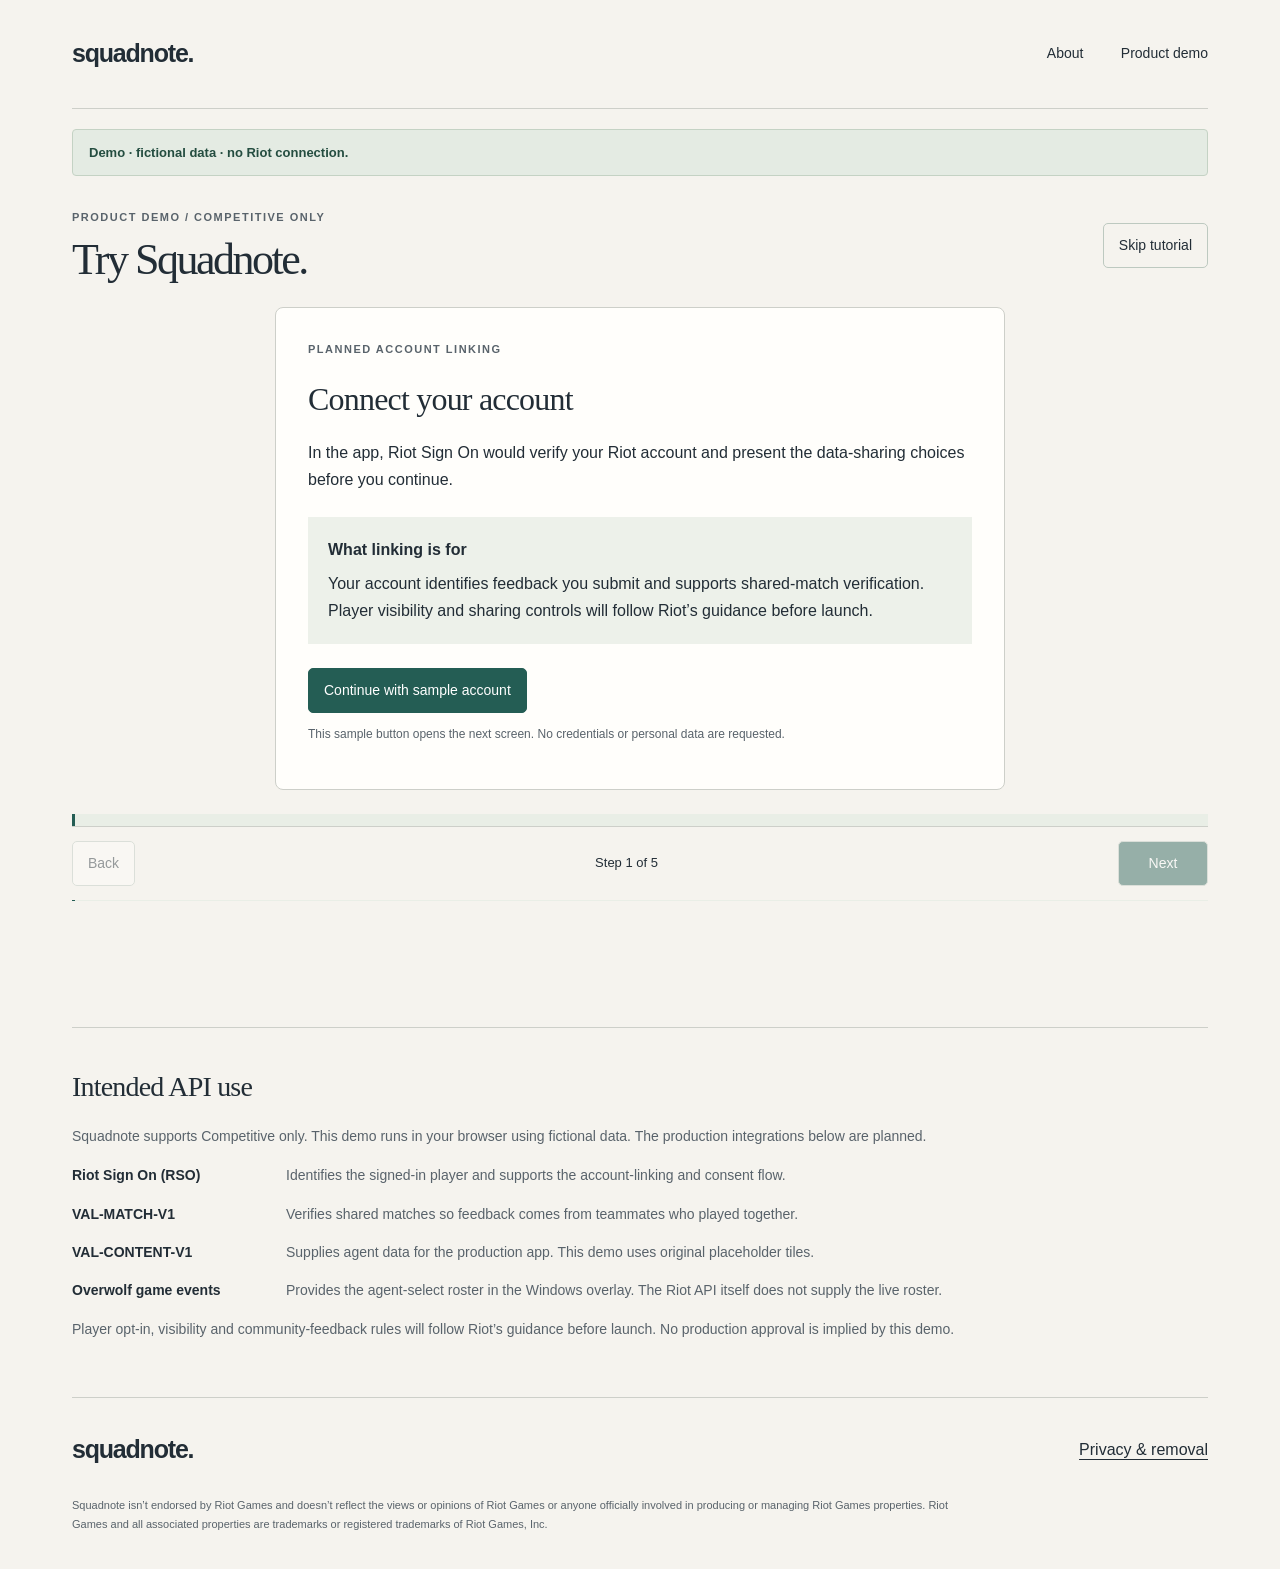
==== demo.html @ 096c3cd5 "Add public five-step interactive Squadnote product demo" ====
<!doctype html>
<html lang="en"><head><meta charset="utf-8"><meta name="viewport" content="width=device-width,initial-scale=1"><meta name="description" content="Explore Squadnote’s planned user experience with fictional data."><title>Product demo — Squadnote</title><link rel="stylesheet" href="style.css?v=light-2"><link rel="stylesheet" href="demo.css?v=1"><script src="demo.js?v=1" defer></script></head>
<body><a class="skip" href="#demo">Skip to demo</a><div class="page"><header><a class="wordmark" href="./">squadnote.</a><nav aria-label="Main navigation"><a href="./">About</a><a href="demo.html" aria-current="page">Product demo</a></nav></header>
<main id="demo"><div class="demo-banner" role="note">Demo · fictional data · no Riot connection.</div><div class="demo-heading"><div><p class="eyebrow">PRODUCT DEMO / COMPETITIVE ONLY</p><h1>Try Squadnote.</h1></div><button id="skip" class="quiet">Skip tutorial</button></div>
<nav id="explore" aria-label="Explore demo screens" hidden></nav>
<div id="screen" tabindex="-1"></div>
<aside class="coach" aria-label="Tutorial guidance"><strong id="coach-title"></strong><p id="coach-copy"></p></aside>
<div class="tutorial-controls"><button id="back">Back</button><span id="step-count" aria-live="polite">Step 1 of 5</span><button id="next">Next</button></div>
<section class="api-use" aria-labelledby="api-title"><h2 id="api-title">Intended API use</h2><p>Squadnote supports Competitive only. This demo runs in your browser using fictional data. The production integrations below are planned.</p><dl><dt>Riot Sign On (RSO)</dt><dd>Identifies the signed-in player and supports the account-linking and consent flow.</dd><dt>VAL-MATCH-V1</dt><dd>Verifies shared matches so feedback comes from teammates who played together.</dd><dt>VAL-CONTENT-V1</dt><dd>Supplies agent data for the production app. This demo uses original placeholder tiles.</dd><dt>Overwolf game events</dt><dd>Provides the agent-select roster in the Windows overlay. The Riot API itself does not supply the live roster.</dd></dl><p>Player opt-in, visibility and community-feedback rules will follow Riot’s guidance before launch. No production approval is implied by this demo.</p></section>
</main><footer><div class="footer-line"><span class="wordmark">squadnote.</span><a href="./#privacy">Privacy &amp; removal</a></div><p>Squadnote isn’t endorsed by Riot Games and doesn’t reflect the views or opinions of Riot Games or anyone officially involved in producing or managing Riot Games properties. Riot Games and all associated properties are trademarks or registered trademarks of Riot Games, Inc.</p></footer></div></body></html>
---- style.css ----
:root{color-scheme:light;--paper:#f5f3ee;--ink:#222d36;--muted:#59636b;--line:#cdcfc9;--accent:#245d54}
*{box-sizing:border-box}html{scroll-behavior:smooth;scroll-padding-top:24px}body{margin:0;background:var(--paper);color:var(--ink);font-family:Arial,Helvetica,sans-serif;font-size:16px;line-height:1.65}a{color:inherit;text-underline-offset:4px}a:hover{color:var(--accent)}a:focus-visible{outline:3px solid var(--accent);outline-offset:5px}.page{max-width:1248px;margin:auto;padding:0 56px}.skip{position:fixed;top:-100px;left:16px;padding:10px;background:white;z-index:2}.skip:focus{top:16px}header{display:flex;justify-content:space-between;align-items:center;padding:32px 0;border-bottom:1px solid var(--line)}.wordmark{font-size:25px;letter-spacing:-1.2px;font-weight:700;text-decoration:none}.wordmark span{color:var(--accent)}nav{display:flex;gap:30px;font-size:14px}nav a{text-decoration:none}.intro{display:grid;grid-template-columns:1.2fr 1fr;gap:72px;padding:88px 0 82px;align-items:center}.eyebrow{font-size:11px;letter-spacing:1.5px;font-weight:700;margin:0 0 22px;color:var(--muted)}h1{font-family:Georgia,'Times New Roman',serif;font-weight:400;letter-spacing:-2.5px;line-height:1.05;font-size:clamp(42px,4.6vw,66px);margin:0 0 28px}.lead{font-size:20px;line-height:1.55;max-width:540px;margin-bottom:20px}.description{color:var(--muted);max-width:495px;margin-bottom:26px}.text-link{display:inline-block;font-size:15px;font-weight:700}.text-link span{margin-left:12px}.availability{font-size:12px;color:var(--muted);margin-top:32px;max-width:350px}.example{background:#fffefb;border:1px solid #c8cec7;border-radius:12px;padding:30px;box-shadow:0 8px 24px #222d3608;align-self:center}.example-heading{display:flex;align-items:center;gap:14px;padding-bottom:24px;border-bottom:1px solid #e2e5de}.player-mark{width:46px;height:46px;border-radius:50%;display:grid;place-items:center;background:#e6ebe5;flex-shrink:0}.player-mark svg{width:27px;height:27px;stroke:var(--accent);stroke-width:1.5}.example-name{font-size:14px;font-weight:700;margin:0 0 2px}.example-label{font-size:12px;color:var(--muted);margin:0}.example-quote{font-family:Georgia,'Times New Roman',serif;font-size:29px;line-height:1.4;letter-spacing:-.4px;margin:26px 0 30px}.example-caption{font-size:11px;color:var(--muted);margin:0}.section{display:grid;grid-template-columns:1fr 1.45fr;gap:100px;border-top:1px solid var(--line);padding:64px 0 72px}h2{font-family:Georgia,'Times New Roman',serif;font-size:35px;line-height:1.2;letter-spacing:-.8px;font-weight:400;margin:0 0 22px}.section-heading>p:last-child{color:var(--muted);font-size:15px;max-width:290px}.steps{list-style:none;padding:0;margin:0}.steps li{display:flex;gap:24px;margin-bottom:30px}.steps li:last-child{margin-bottom:0}.step-number{font-size:12px;color:var(--accent);padding-top:4px;font-variant-numeric:tabular-nums}h3{font-size:17px;line-height:1.4;margin:0 0 10px;font-weight:600}.steps p,.privacy-copy p{margin:0;color:var(--muted);font-size:15px}.privacy-copy h3:not(:first-child){margin-top:30px}.privacy-copy p{margin-bottom:18px}.privacy-copy strong{font-weight:600;color:var(--ink)}.privacy-copy .policy-note{font-size:12px;margin-top:26px}footer{border-top:1px solid var(--line);padding:30px 0 36px}.footer-line{display:flex;justify-content:space-between;align-items:center;margin-bottom:24px}.footer-line>span:last-child{font-size:12px;color:var(--muted)}footer>p{font-size:11px;line-height:1.7;color:var(--muted);max-width:900px;margin:0}
@media(max-width:900px){.page{padding:0 32px}.intro{gap:35px;padding:60px 0}.section{gap:45px;grid-template-columns:1fr 1.5fr}.example-quote{font-size:22px}h1{font-size:49px}.lead{font-size:18px}}
@media(max-width:650px){.page{padding:0 22px}header{padding:22px 0}.wordmark{font-size:23px}nav{gap:18px;font-size:12px}.intro{grid-template-columns:1fr;gap:36px;padding:48px 0 55px}h1{font-size:47px;letter-spacing:-1.8px}.eyebrow{font-size:10px}.availability{max-width:none;margin-top:24px}.example{padding:24px}.section{grid-template-columns:1fr;gap:28px;padding:42px 0}.section-heading>p:last-child{max-width:100%}h2{font-size:32px}.section-heading .eyebrow{margin-bottom:15px}.steps li{gap:18px}.footer-line{align-items:flex-start;gap:20px}.footer-line>span:last-child{max-width:150px;text-align:right}footer{padding-bottom:28px}}
@media(prefers-reduced-motion:reduce){html{scroll-behavior:auto}}
---- demo.css ----
[hidden]{display:none!important}.demo-banner{position:sticky;top:0;z-index:10;background:#e4ebe3;border:1px solid #c4d2c4;border-radius:4px;padding:12px 16px;font-size:13px;font-weight:700;margin-top:20px;color:#244d40}.demo-heading{display:flex;justify-content:space-between;align-items:center;gap:20px;padding:32px 0 24px}.demo-heading h1{font-size:44px;margin:0}.demo-heading .eyebrow{margin-bottom:10px}button,.demo-heading a{min-height:44px;min-width:44px}button{font:inherit;font-size:14px;border:1px solid #bdc9c0;border-radius:5px;background:#fffefb;color:var(--ink);padding:10px 15px;cursor:pointer}button:hover{border-color:var(--accent);background:#edf3ec}button:focus-visible{outline:3px solid #327260;outline-offset:3px}button:disabled{cursor:default;opacity:.45}button[aria-pressed=true],#explore button[aria-current=step]{background:#dcebe0;border-color:#477b63}.primary{background:#245d54;color:white;border-color:#245d54}.primary:hover{background:#19483f;color:white}.quiet{background:transparent}.panel{background:#fffefb;border:1px solid var(--line);padding:32px;border-radius:8px}.panel h2{font-size:32px}.panel>p{max-width:720px}.connect{max-width:730px;margin:0 auto}.consent{background:#edf1ea;padding:20px;margin:24px 0}.consent p{margin:8px 0 0}.fine{font-size:12px;color:var(--muted)}.coach{border-left:3px solid var(--accent);background:#e9eee6;padding:16px 20px;margin-top:24px}.coach p{margin:5px 0 0;font-size:14px}.tutorial-controls{position:sticky;bottom:0;z-index:9;display:flex;justify-content:space-between;align-items:center;gap:14px;background:var(--paper);border-top:1px solid var(--line);padding:14px 0;margin-top:20px}.tutorial-controls span{font-size:13px;text-align:center}#next{background:#245d54;color:white;min-width:90px}#explore{display:flex;gap:8px;flex-wrap:wrap;margin-bottom:20px}.select-board{background:#233c50;color:#eef4f7;border:1px solid #415d70;padding:22px;border-radius:8px}.map-label{display:flex;align-items:baseline;gap:12px;flex-wrap:wrap}.map-label strong{font-size:23px;letter-spacing:2px}.map-label span{font-size:13px}.map-label small{margin-left:auto;color:#b3c8d4;font-size:11px}.selection-stage{display:grid;grid-template-columns:180px 1fr 180px;gap:24px;min-height:260px;margin-top:20px}.agent-grid{display:grid;grid-template-columns:repeat(3,1fr);gap:6px;align-content:start}.agent-grid button{padding:4px;min-height:48px;background:#345065;color:#edf4f7;border-color:#567185;font-size:11px}.agent-grid button span{display:block;font-size:15px;color:#b6cfc9}.agent-grid button[aria-pressed=true]{background:#61766c}.character{display:flex;align-items:center;flex-direction:column;justify-content:center;min-width:0}.character svg{height:225px;fill:#122637;stroke:#7a999f;stroke-width:2}.character span{font-size:11px;color:#bad0d8;text-align:center}.ability-panel{font-size:12px;color:#bad0d8;padding-top:16px}.ability-panel>span{font-size:9px;letter-spacing:1px}.ability-panel h3{color:white;font-size:22px;margin-top:8px}.ability-shapes{font-size:27px;letter-spacing:8px;border-bottom:1px solid #587080;padding-bottom:12px}.summary-lane{min-height:210px;display:flex;align-items:center;justify-content:center;padding:16px 0}.orb-hint{font-size:13px;color:#c3d4dc;text-align:center}.summary-card{background:#fffefb;color:#222d36;border:1px solid #bfd1c5;box-shadow:0 4px 14px #0002;border-radius:7px;width:min(100%,390px);padding:14px 18px}.summary-card>div:first-child{display:flex;align-items:center;justify-content:space-between}.summary-card .wordmark{font-family:Arial,Helvetica,sans-serif;font-size:18px;color:#245d54}.summary-card small{font-size:11px;color:#59636b}.summary-card>p{font-size:15px;line-height:1.5;margin:10px 0}.summary-card button{background:transparent}.summary-card #close-card{border:0;font-size:22px;padding:0}.based{font-size:12px;text-decoration:underline;text-underline-offset:3px;padding:6px 0;border:0}.basis{font-size:12px;border-top:1px solid #ccd6cd;padding-top:12px}.basis p{margin:6px 0}.team-row{display:grid;grid-template-columns:repeat(5,minmax(0,1fr));gap:8px}.player-slot{min-width:0;text-align:center}.orb{display:flex;align-items:center;justify-content:center;margin:0 auto 8px;padding:0;border:0;background:transparent!important;border-radius:50%;width:44px;height:44px}.orb span{display:block;width:15px;height:15px;border-radius:50%;background:#8fc7b0;border:2px solid #d8eee4}.orb.gray span{background:#7b8791;border-color:#aeb9c1}.orb[aria-expanded=true]{outline:2px solid #d5e8de;outline-offset:-3px}.slot-body{border-top:1px solid #a9bbc3;background:#1b3041;min-height:124px;padding:12px 4px}.portrait{width:42px;height:42px;display:grid;place-items:center;background:#3c5667;margin:0 auto 8px;font-size:12px;border-radius:5px}.self .portrait{background:#557166}.slot-body strong{display:block;font-size:11px;overflow-wrap:anywhere}.slot-body small{display:block;font-size:10px;color:#bdd0d9}.timer{height:44px;margin-bottom:8px;font-size:28px;line-height:44px;font-variant-numeric:tabular-nums}.board-note{text-align:center;font-size:10px;color:#b8cbd7;margin:14px 0 0}.teammate-tabs{display:flex;gap:8px;flex-wrap:wrap;margin:22px 0}.teammate-tabs small{display:block;color:#59636b;font-size:11px}.feedback fieldset{border:0;padding:0;margin:18px 0}.feedback legend{font-size:13px;font-weight:700;margin-bottom:8px}.tag-list{display:flex;gap:8px;flex-wrap:wrap}.tag-list button{font-size:13px}.confirmation{font-size:13px;color:#245d54;min-height:24px}.rule-flow{display:grid;grid-template-columns:repeat(4,1fr);gap:12px;list-style:none;padding:0;margin:28px 0}.rule-flow button{width:100%;height:100%;text-align:left;min-height:120px}.rule-flow span{display:block;font-size:12px;color:#245d54;margin-bottom:12px}.rule-detail{background:#edf1ea;padding:22px}.rule-detail p{margin:0}.profile blockquote{font-family:Georgia,serif;font-size:27px;max-width:600px;margin:24px 0}.privacy-actions{display:flex;gap:10px;flex-wrap:wrap;margin:24px 0}.api-use{padding:42px 0;border-top:1px solid var(--line);margin-top:32px}.api-use h2{font-size:28px}.api-use p,.api-use dd{font-size:14px;color:var(--muted)}.api-use dl{display:grid;grid-template-columns:190px 1fr;gap:15px 24px}.api-use dt{font-size:14px;font-weight:bold}.api-use dd{margin:0}header nav a{display:inline-flex;align-items:center;min-height:44px}
@media(max-width:700px){.panel{padding:22px}.demo-heading{align-items:flex-start}.demo-heading h1{font-size:34px}.demo-heading .eyebrow{font-size:9px}.selection-stage{grid-template-columns:116px 1fr;gap:14px}.ability-panel{grid-column:1/-1;padding-top:0;display:grid;grid-template-columns:1fr 2fr;gap:0 18px}.ability-panel>span{grid-column:1/-1}.ability-panel p{grid-column:2;grid-row:2/4;margin:8px 0}.ability-panel h3{font-size:18px}.ability-shapes{font-size:18px;letter-spacing:4px}.character svg{height:190px}.select-board{padding:12px}.map-label small{margin-left:0;flex-basis:100%}.summary-lane{min-height:210px}.team-row{gap:3px}.slot-body{min-height:136px;padding:10px 2px}.slot-body strong{font-size:10px}.slot-body small{font-size:9px}.portrait{width:34px;height:38px}.rule-flow{grid-template-columns:1fr 1fr}.rule-flow button{min-height:110px}.api-use dl{grid-template-columns:1fr;gap:4px}.api-use dd{margin-bottom:14px}.demo-banner{font-size:11px;padding:11px 9px}.tutorial-controls{padding:12px 0}.tutorial-controls span{font-size:11px}.demo-heading button{font-size:12px}header nav{gap:12px}.coach{padding:14px}.coach p{font-size:13px}}
footer a{display:inline-flex;align-items:center;min-height:44px}@media(max-width:700px){.selection-stage{grid-template-columns:144px minmax(0,1fr)}}
body a{min-height:44px;min-width:44px;display:inline-flex;align-items:center}
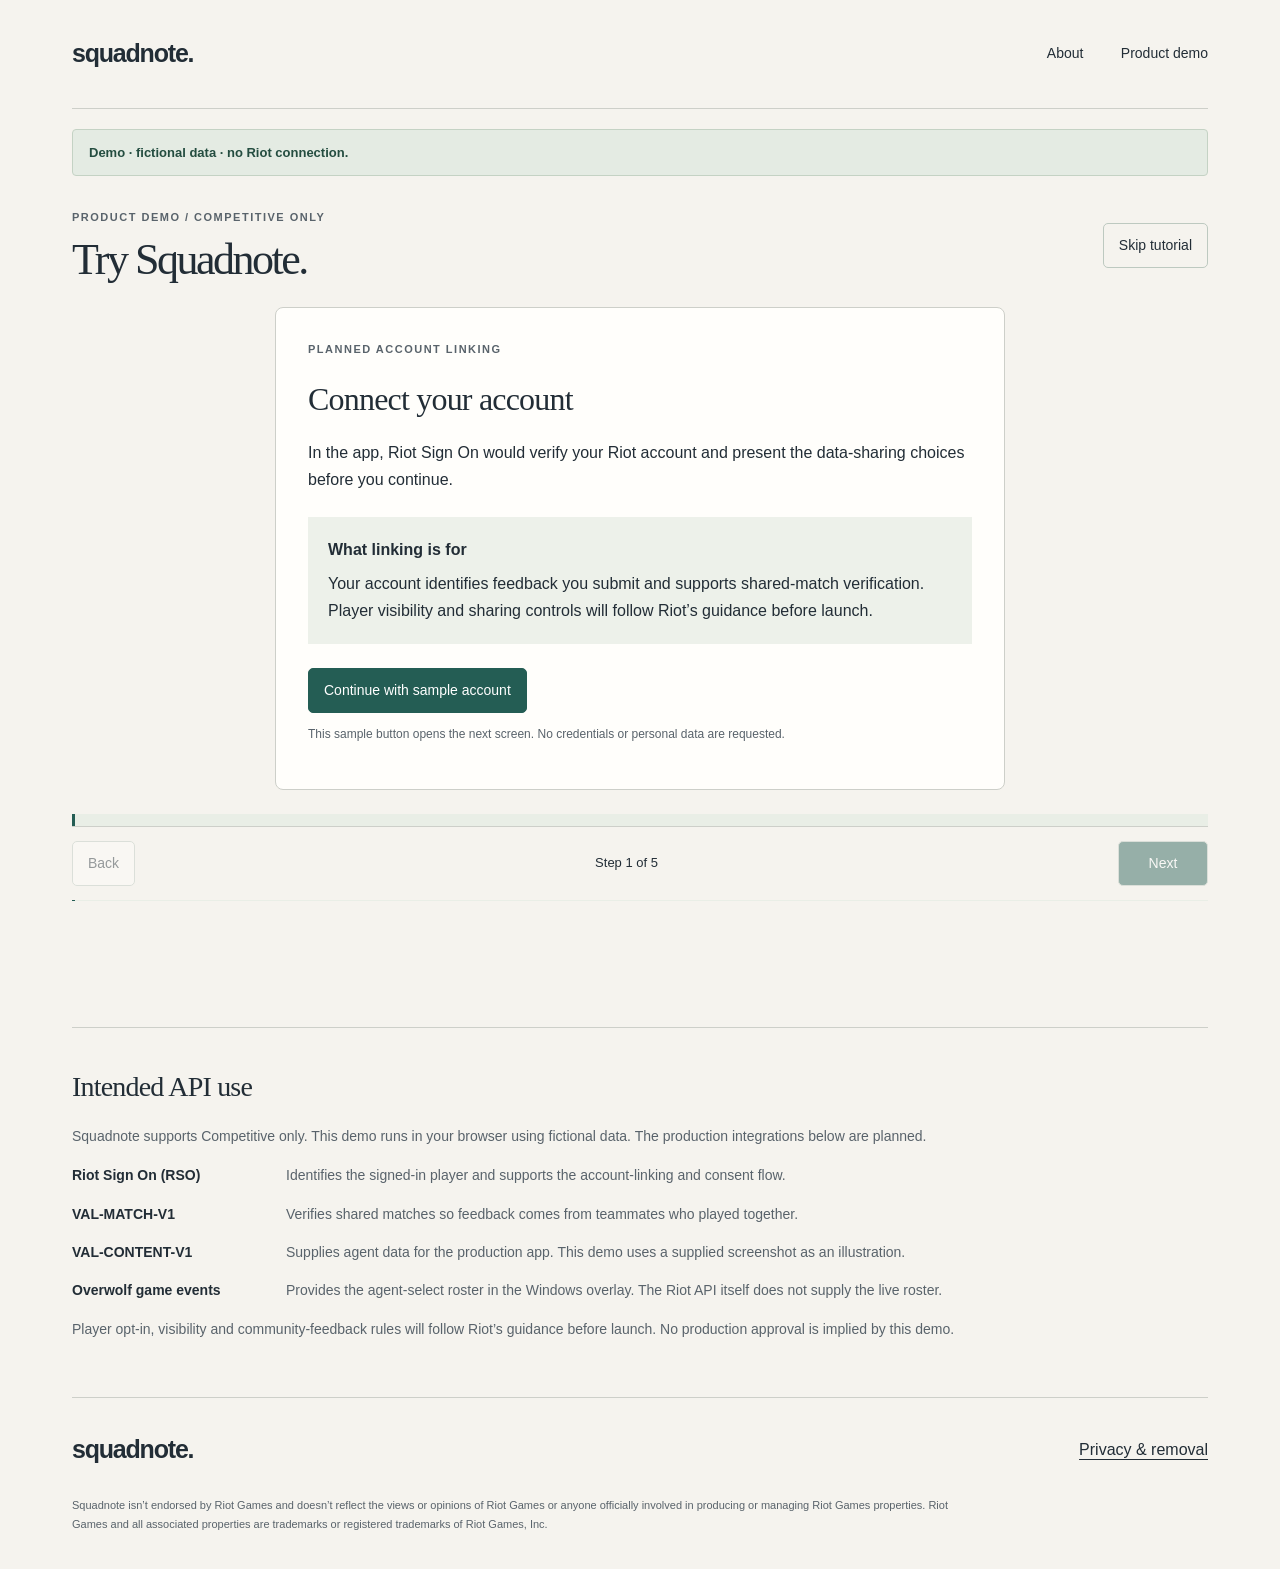
==== commit 722b22d0: "Use optimized agent-select screenshot with positioned interactive feedback orbs" ====
--- a/demo.html
+++ b/demo.html
@@ -1,10 +1,10 @@
 <!doctype html>
-<html lang="en"><head><meta charset="utf-8"><meta name="viewport" content="width=device-width,initial-scale=1"><meta name="description" content="Explore Squadnote’s planned user experience with fictional data."><title>Product demo — Squadnote</title><link rel="stylesheet" href="style.css?v=light-2"><link rel="stylesheet" href="demo.css?v=1"><script src="demo.js?v=1" defer></script></head>
+<html lang="en"><head><meta charset="utf-8"><meta name="viewport" content="width=device-width,initial-scale=1"><meta name="description" content="Explore Squadnote’s planned user experience with fictional data."><title>Product demo — Squadnote</title><link rel="stylesheet" href="style.css?v=light-2"><link rel="stylesheet" href="demo.css?v=2"><script src="demo.js?v=2" defer></script></head>
 <body><a class="skip" href="#demo">Skip to demo</a><div class="page"><header><a class="wordmark" href="./">squadnote.</a><nav aria-label="Main navigation"><a href="./">About</a><a href="demo.html" aria-current="page">Product demo</a></nav></header>
 <main id="demo"><div class="demo-banner" role="note">Demo · fictional data · no Riot connection.</div><div class="demo-heading"><div><p class="eyebrow">PRODUCT DEMO / COMPETITIVE ONLY</p><h1>Try Squadnote.</h1></div><button id="skip" class="quiet">Skip tutorial</button></div>
 <nav id="explore" aria-label="Explore demo screens" hidden></nav>
 <div id="screen" tabindex="-1"></div>
 <aside class="coach" aria-label="Tutorial guidance"><strong id="coach-title"></strong><p id="coach-copy"></p></aside>
 <div class="tutorial-controls"><button id="back">Back</button><span id="step-count" aria-live="polite">Step 1 of 5</span><button id="next">Next</button></div>
-<section class="api-use" aria-labelledby="api-title"><h2 id="api-title">Intended API use</h2><p>Squadnote supports Competitive only. This demo runs in your browser using fictional data. The production integrations below are planned.</p><dl><dt>Riot Sign On (RSO)</dt><dd>Identifies the signed-in player and supports the account-linking and consent flow.</dd><dt>VAL-MATCH-V1</dt><dd>Verifies shared matches so feedback comes from teammates who played together.</dd><dt>VAL-CONTENT-V1</dt><dd>Supplies agent data for the production app. This demo uses original placeholder tiles.</dd><dt>Overwolf game events</dt><dd>Provides the agent-select roster in the Windows overlay. The Riot API itself does not supply the live roster.</dd></dl><p>Player opt-in, visibility and community-feedback rules will follow Riot’s guidance before launch. No production approval is implied by this demo.</p></section>
+<section class="api-use" aria-labelledby="api-title"><h2 id="api-title">Intended API use</h2><p>Squadnote supports Competitive only. This demo runs in your browser using fictional data. The production integrations below are planned.</p><dl><dt>Riot Sign On (RSO)</dt><dd>Identifies the signed-in player and supports the account-linking and consent flow.</dd><dt>VAL-MATCH-V1</dt><dd>Verifies shared matches so feedback comes from teammates who played together.</dd><dt>VAL-CONTENT-V1</dt><dd>Supplies agent data for the production app. This demo uses a supplied screenshot as an illustration.</dd><dt>Overwolf game events</dt><dd>Provides the agent-select roster in the Windows overlay. The Riot API itself does not supply the live roster.</dd></dl><p>Player opt-in, visibility and community-feedback rules will follow Riot’s guidance before launch. No production approval is implied by this demo.</p></section>
 </main><footer><div class="footer-line"><span class="wordmark">squadnote.</span><a href="./#privacy">Privacy &amp; removal</a></div><p>Squadnote isn’t endorsed by Riot Games and doesn’t reflect the views or opinions of Riot Games or anyone officially involved in producing or managing Riot Games properties. Riot Games and all associated properties are trademarks or registered trademarks of Riot Games, Inc.</p></footer></div></body></html>
--- a/demo.css
+++ b/demo.css
@@ -2,3 +2,4 @@
 @media(max-width:700px){.panel{padding:22px}.demo-heading{align-items:flex-start}.demo-heading h1{font-size:34px}.demo-heading .eyebrow{font-size:9px}.selection-stage{grid-template-columns:116px 1fr;gap:14px}.ability-panel{grid-column:1/-1;padding-top:0;display:grid;grid-template-columns:1fr 2fr;gap:0 18px}.ability-panel>span{grid-column:1/-1}.ability-panel p{grid-column:2;grid-row:2/4;margin:8px 0}.ability-panel h3{font-size:18px}.ability-shapes{font-size:18px;letter-spacing:4px}.character svg{height:190px}.select-board{padding:12px}.map-label small{margin-left:0;flex-basis:100%}.summary-lane{min-height:210px}.team-row{gap:3px}.slot-body{min-height:136px;padding:10px 2px}.slot-body strong{font-size:10px}.slot-body small{font-size:9px}.portrait{width:34px;height:38px}.rule-flow{grid-template-columns:1fr 1fr}.rule-flow button{min-height:110px}.api-use dl{grid-template-columns:1fr;gap:4px}.api-use dd{margin-bottom:14px}.demo-banner{font-size:11px;padding:11px 9px}.tutorial-controls{padding:12px 0}.tutorial-controls span{font-size:11px}.demo-heading button{font-size:12px}header nav{gap:12px}.coach{padding:14px}.coach p{font-size:13px}}
 footer a{display:inline-flex;align-items:center;min-height:44px}@media(max-width:700px){.selection-stage{grid-template-columns:144px minmax(0,1fr)}}
 body a{min-height:44px;min-width:44px;display:inline-flex;align-items:center}
+.screenshot-board{border:1px solid var(--line);border-radius:8px;background:#fffefb;padding:12px}.screenshot-frame{position:relative;width:100%}.screenshot-frame img{display:block;width:100%;height:auto;border-radius:4px}.shot-orb{position:absolute;transform:translate(-50%,-50%);margin:0;z-index:1;width:44px;height:44px;min-width:44px;min-height:44px;animation:none;transition:none}.shot-orb span{width:18px;height:18px;background:#83bda3;border:2px solid #f4fff9;box-shadow:0 1px 4px #0008}.screenshot-caption{font-size:12px;line-height:1.6;color:var(--muted);margin:12px 4px}.screenshot-board .summary-lane{min-height:160px;color:var(--ink);padding:8px 0}.screenshot-board .orb-hint{color:var(--muted)}.screenshot-board .summary-card{width:min(100%,430px)}.screenshot-board .summary-card>p{font-size:14px}.mobile-orb-controls{display:none}@media(max-width:650px){.screenshot-board{padding:6px}.mobile-orb-controls{display:grid;grid-template-columns:repeat(4,minmax(0,1fr));gap:5px;margin:12px 0}.mobile-orb-controls button{font-size:12px;padding:8px 3px}.shot-orb span{width:14px;height:14px}.screenshot-caption{font-size:11px}}
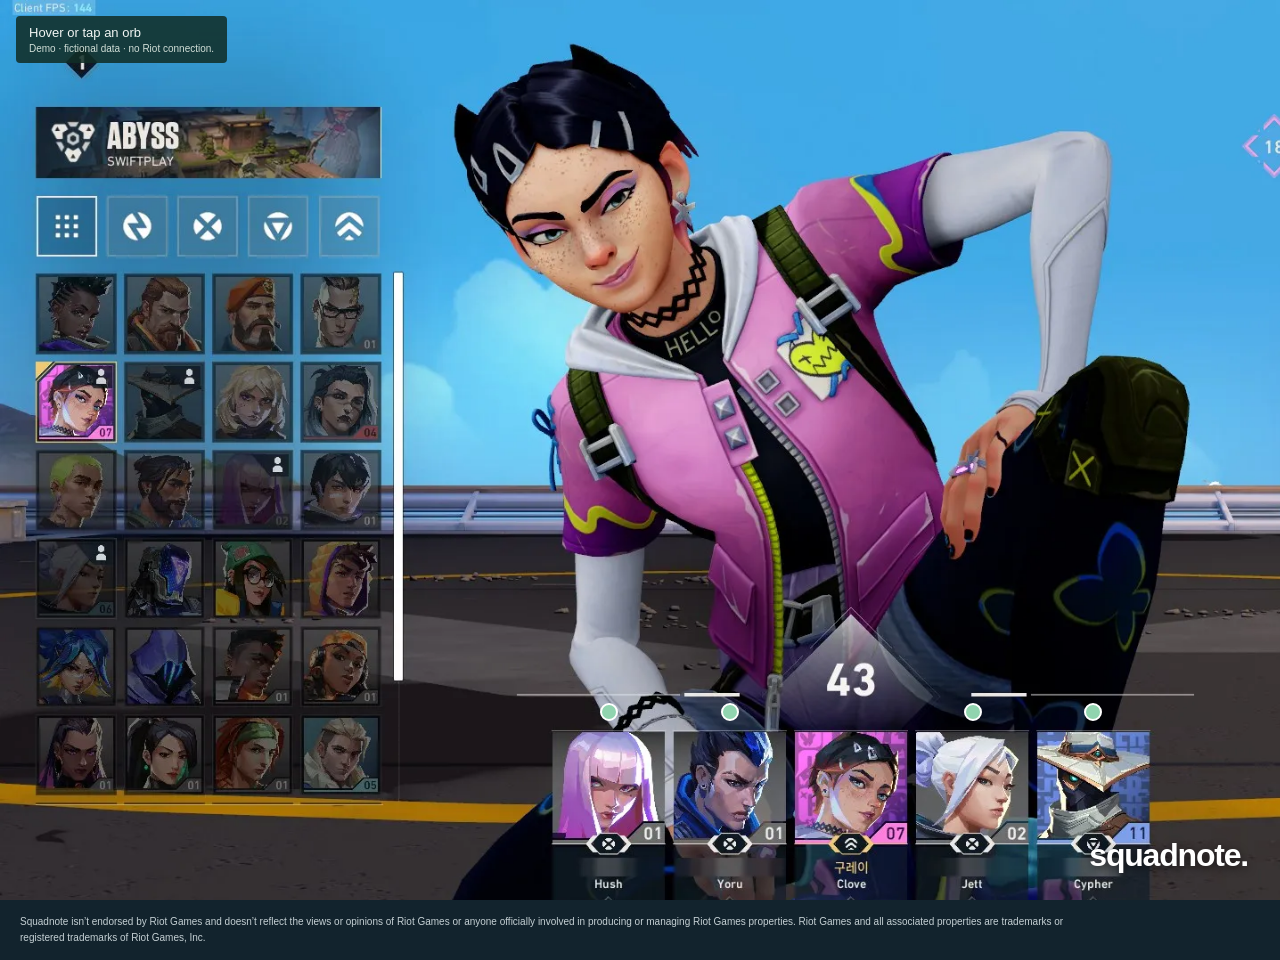
==== commit 39a50b24: "Replace walkthrough with standalone enlarged agent-select orb demo" ====
--- a/demo.html
+++ b/demo.html
@@ -1,10 +1,4 @@
 <!doctype html>
-<html lang="en"><head><meta charset="utf-8"><meta name="viewport" content="width=device-width,initial-scale=1"><meta name="description" content="Explore Squadnote’s planned user experience with fictional data."><title>Product demo — Squadnote</title><link rel="stylesheet" href="style.css?v=light-2"><link rel="stylesheet" href="demo.css?v=2"><script src="demo.js?v=2" defer></script></head>
-<body><a class="skip" href="#demo">Skip to demo</a><div class="page"><header><a class="wordmark" href="./">squadnote.</a><nav aria-label="Main navigation"><a href="./">About</a><a href="demo.html" aria-current="page">Product demo</a></nav></header>
-<main id="demo"><div class="demo-banner" role="note">Demo · fictional data · no Riot connection.</div><div class="demo-heading"><div><p class="eyebrow">PRODUCT DEMO / COMPETITIVE ONLY</p><h1>Try Squadnote.</h1></div><button id="skip" class="quiet">Skip tutorial</button></div>
-<nav id="explore" aria-label="Explore demo screens" hidden></nav>
-<div id="screen" tabindex="-1"></div>
-<aside class="coach" aria-label="Tutorial guidance"><strong id="coach-title"></strong><p id="coach-copy"></p></aside>
-<div class="tutorial-controls"><button id="back">Back</button><span id="step-count" aria-live="polite">Step 1 of 5</span><button id="next">Next</button></div>
-<section class="api-use" aria-labelledby="api-title"><h2 id="api-title">Intended API use</h2><p>Squadnote supports Competitive only. This demo runs in your browser using fictional data. The production integrations below are planned.</p><dl><dt>Riot Sign On (RSO)</dt><dd>Identifies the signed-in player and supports the account-linking and consent flow.</dd><dt>VAL-MATCH-V1</dt><dd>Verifies shared matches so feedback comes from teammates who played together.</dd><dt>VAL-CONTENT-V1</dt><dd>Supplies agent data for the production app. This demo uses a supplied screenshot as an illustration.</dd><dt>Overwolf game events</dt><dd>Provides the agent-select roster in the Windows overlay. The Riot API itself does not supply the live roster.</dd></dl><p>Player opt-in, visibility and community-feedback rules will follow Riot’s guidance before launch. No production approval is implied by this demo.</p></section>
-</main><footer><div class="footer-line"><span class="wordmark">squadnote.</span><a href="./#privacy">Privacy &amp; removal</a></div><p>Squadnote isn’t endorsed by Riot Games and doesn’t reflect the views or opinions of Riot Games or anyone officially involved in producing or managing Riot Games properties. Riot Games and all associated properties are trademarks or registered trademarks of Riot Games, Inc.</p></footer></div></body></html>
+<html lang="en"><head><meta charset="utf-8"><meta name="viewport" content="width=device-width,initial-scale=1"><title>Squadnote — Agent select demo</title><link rel="stylesheet" href="orb-demo.css?v=4"><script src="orb-demo.js?v=4" defer></script></head>
+<body><main aria-label="Squadnote interactive agent select illustration"><div class="image-viewport"><div class="image-scene"><img src="assets/agent-select-blurred.webp" width="1919" height="1079" alt="VALORANT agent select screenshot with blurred teammate names. Squadnote supports Competitive only."><button class="orb" style="left:35.6%;top:74.1%" data-index="0" aria-label="Feedback for Hush slot" aria-expanded="false"><span></span></button><button class="orb" style="left:42.7%;top:74.1%" data-index="1" aria-label="Feedback for Yoru slot" aria-expanded="false"><span></span></button><button class="orb" style="left:56.9%;top:74.1%" data-index="2" aria-label="Feedback for Jett slot" aria-expanded="false"><span></span></button><button class="orb" style="left:63.9%;top:74.1%" data-index="3" aria-label="Feedback for Cypher slot" aria-expanded="false"><span></span></button></div></div><p class="hint">Hover or tap an orb <small>Demo · fictional data · no Riot connection.</small></p><a class="brand" href="./" aria-label="Squadnote home">squadnote.</a><div id="popup-host"></div></main>
+<footer>Squadnote isn’t endorsed by Riot Games and doesn’t reflect the views or opinions of Riot Games or anyone officially involved in producing or managing Riot Games properties. Riot Games and all associated properties are trademarks or registered trademarks of Riot Games, Inc.</footer></body></html>
--- a/orb-demo.css
+++ b/orb-demo.css
@@ -0,0 +1 @@
+*{box-sizing:border-box}body{margin:0;background:#12232d;font-family:Arial,Helvetica,sans-serif;color:#f2f6f4}main{height:100svh;min-height:400px;position:relative;overflow:hidden}.image-viewport{position:absolute;inset:0;overflow:hidden;display:grid;place-items:center}.image-scene{position:relative;width:max(110vw,190svh);flex-shrink:0}.image-scene img{display:block;width:100%;height:auto}.orb{position:absolute;transform:translate(-50%,-50%);width:44px;height:44px;padding:0;border:0;border-radius:50%;background:transparent;display:grid;place-items:center;cursor:pointer}.orb span{width:18px;height:18px;background:#91d4af;border:2px solid white;border-radius:50%;animation:glow 2s ease-in-out infinite}.orb:focus-visible{outline:2px solid white;outline-offset:2px}.orb:hover span{background:#d1ffe2}.hint{position:absolute;top:16px;left:16px;margin:0;background:#112e27dd;padding:9px 13px;border-radius:4px;font-size:13px;pointer-events:none}.hint small{display:block;font-size:10px;color:#d1ded7;margin-top:3px}.brand{position:absolute;bottom:20px;right:26px;font-family:Arial,Helvetica,sans-serif;font-size:32px;font-weight:700;letter-spacing:-1.2px;color:white;text-decoration:none;text-shadow:0 2px 8px #0009;padding:6px}.summary{position:fixed;z-index:4;background:#fffefb;color:#222d36;border:1px solid #bfd1c5;border-radius:7px;box-shadow:0 8px 24px #0004;width:min(290px,calc(100vw - 16px));padding:12px 15px;font-size:14px;line-height:1.5}.summary header{display:flex;align-items:center;justify-content:space-between}.summary .wordmark{font-family:Arial,Helvetica,sans-serif;font-size:18px;font-weight:700;letter-spacing:-1.2px;color:#245d54}.summary p{margin:7px 0 3px}.close{border:0;background:transparent;color:#222d36;font-size:22px;min-width:32px;min-height:32px;cursor:pointer}footer{font-size:10px;line-height:1.6;color:#c5d0d4;padding:14px 20px;max-width:1100px}@keyframes glow{0%,100%{box-shadow:0 0 6px 2px #9ff6c880}50%{box-shadow:0 0 13px 5px #9ff6c8cc}}@media(prefers-reduced-motion:reduce){.orb span{animation:none}}@media(max-width:700px){.image-scene{width:190vw}.brand{font-size:27px;bottom:14px;right:14px}.hint{left:8px;top:8px;font-size:11px}.hint small{font-size:9px}}
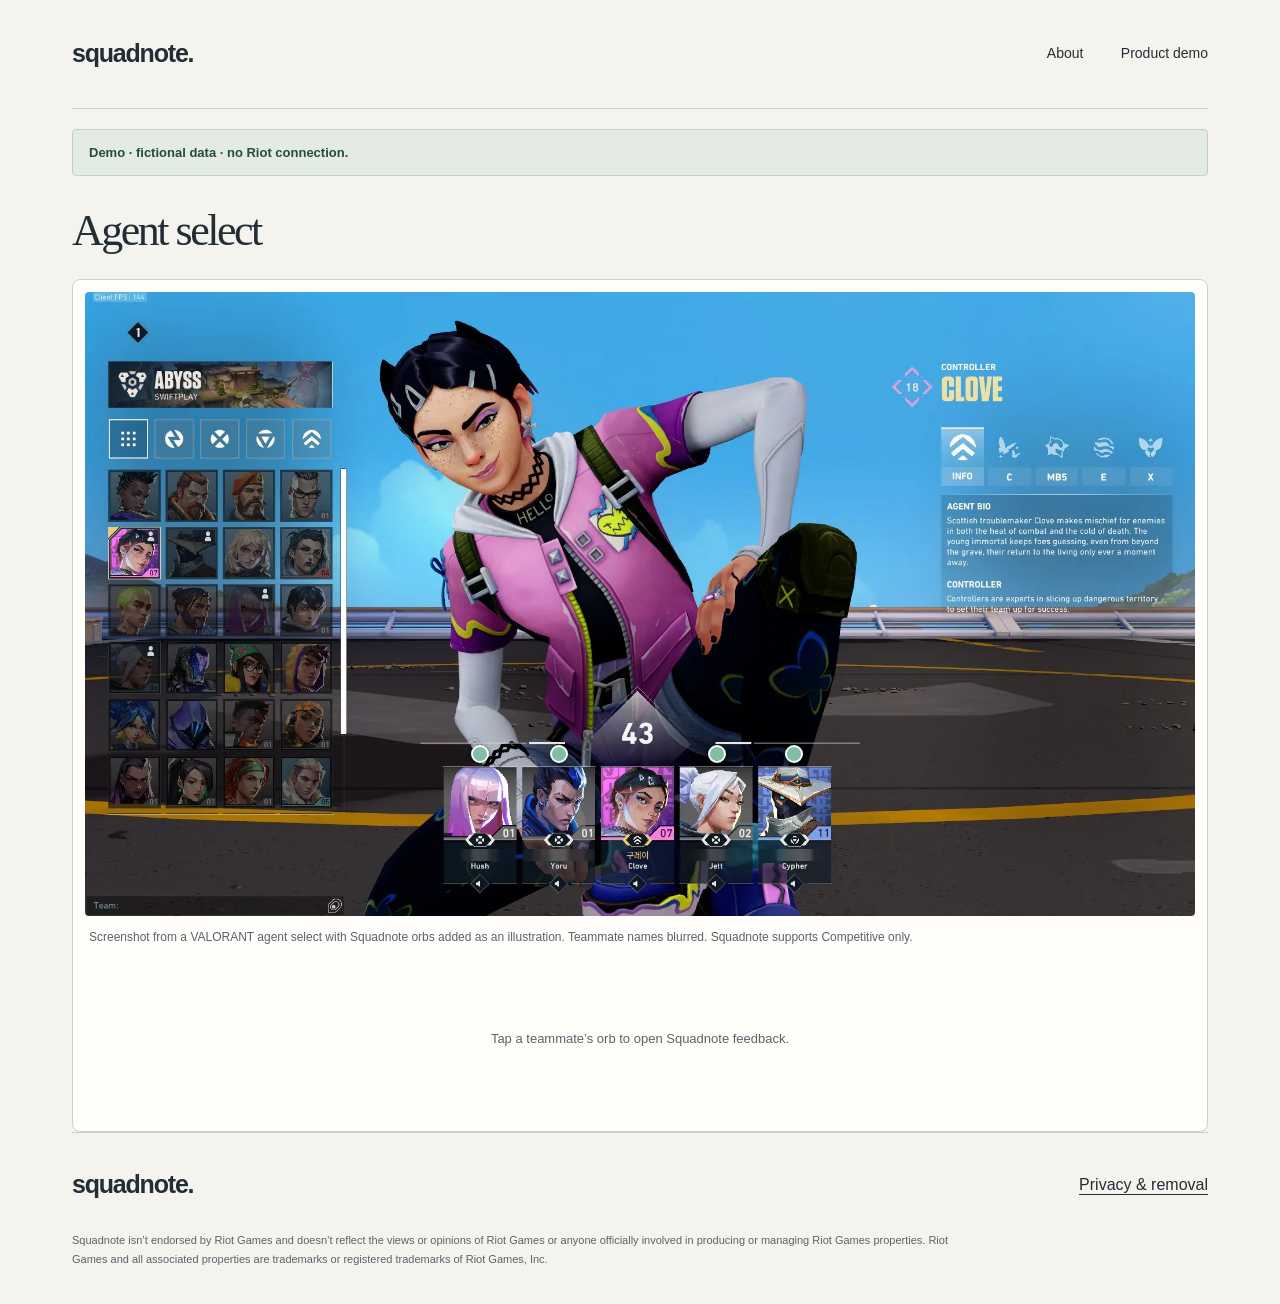
==== commit 8d47c067: "Restore uncropped agent-select demo without tutorial or other screens" ====
--- a/demo.html
+++ b/demo.html
@@ -1,4 +1 @@
-<!doctype html>
-<html lang="en"><head><meta charset="utf-8"><meta name="viewport" content="width=device-width,initial-scale=1"><title>Squadnote — Agent select demo</title><link rel="stylesheet" href="orb-demo.css?v=4"><script src="orb-demo.js?v=4" defer></script></head>
-<body><main aria-label="Squadnote interactive agent select illustration"><div class="image-viewport"><div class="image-scene"><img src="assets/agent-select-blurred.webp" width="1919" height="1079" alt="VALORANT agent select screenshot with blurred teammate names. Squadnote supports Competitive only."><button class="orb" style="left:35.6%;top:74.1%" data-index="0" aria-label="Feedback for Hush slot" aria-expanded="false"><span></span></button><button class="orb" style="left:42.7%;top:74.1%" data-index="1" aria-label="Feedback for Yoru slot" aria-expanded="false"><span></span></button><button class="orb" style="left:56.9%;top:74.1%" data-index="2" aria-label="Feedback for Jett slot" aria-expanded="false"><span></span></button><button class="orb" style="left:63.9%;top:74.1%" data-index="3" aria-label="Feedback for Cypher slot" aria-expanded="false"><span></span></button></div></div><p class="hint">Hover or tap an orb <small>Demo · fictional data · no Riot connection.</small></p><a class="brand" href="./" aria-label="Squadnote home">squadnote.</a><div id="popup-host"></div></main>
-<footer>Squadnote isn’t endorsed by Riot Games and doesn’t reflect the views or opinions of Riot Games or anyone officially involved in producing or managing Riot Games properties. Riot Games and all associated properties are trademarks or registered trademarks of Riot Games, Inc.</footer></body></html>
+<!doctype html><html lang="en"><head><meta charset="utf-8"><meta name="viewport" content="width=device-width,initial-scale=1"><title>Agent select demo — Squadnote</title><link rel="stylesheet" href="style.css?v=light-2"><link rel="stylesheet" href="demo.css?v=agent-only-5"><script src="agent-only.js?v=5" defer></script></head><body><div class="page"><header><a class="wordmark" href="./">squadnote.</a><nav aria-label="Main navigation"><a href="./">About</a><a href="demo.html" aria-current="page">Product demo</a></nav></header><main><div class="demo-banner">Demo · fictional data · no Riot connection.</div><div class="demo-heading"><h1>Agent select</h1></div><div id="screen"></div></main><footer><div class="footer-line"><span class="wordmark">squadnote.</span><a href="./#privacy">Privacy &amp; removal</a></div><p>Squadnote isn’t endorsed by Riot Games and doesn’t reflect the views or opinions of Riot Games or anyone officially involved in producing or managing Riot Games properties. Riot Games and all associated properties are trademarks or registered trademarks of Riot Games, Inc.</p></footer></div></body></html>
--- a/style.css
+++ b/style.css
@@ -0,0 +1,5 @@
+:root{color-scheme:light;--paper:#f5f3ee;--ink:#222d36;--muted:#59636b;--line:#cdcfc9;--accent:#245d54}
+*{box-sizing:border-box}html{scroll-behavior:smooth;scroll-padding-top:24px}body{margin:0;background:var(--paper);color:var(--ink);font-family:Arial,Helvetica,sans-serif;font-size:16px;line-height:1.65}a{color:inherit;text-underline-offset:4px}a:hover{color:var(--accent)}a:focus-visible{outline:3px solid var(--accent);outline-offset:5px}.page{max-width:1248px;margin:auto;padding:0 56px}.skip{position:fixed;top:-100px;left:16px;padding:10px;background:white;z-index:2}.skip:focus{top:16px}header{display:flex;justify-content:space-between;align-items:center;padding:32px 0;border-bottom:1px solid var(--line)}.wordmark{font-size:25px;letter-spacing:-1.2px;font-weight:700;text-decoration:none}.wordmark span{color:var(--accent)}nav{display:flex;gap:30px;font-size:14px}nav a{text-decoration:none}.intro{display:grid;grid-template-columns:1.2fr 1fr;gap:72px;padding:88px 0 82px;align-items:center}.eyebrow{font-size:11px;letter-spacing:1.5px;font-weight:700;margin:0 0 22px;color:var(--muted)}h1{font-family:Georgia,'Times New Roman',serif;font-weight:400;letter-spacing:-2.5px;line-height:1.05;font-size:clamp(42px,4.6vw,66px);margin:0 0 28px}.lead{font-size:20px;line-height:1.55;max-width:540px;margin-bottom:20px}.description{color:var(--muted);max-width:495px;margin-bottom:26px}.text-link{display:inline-block;font-size:15px;font-weight:700}.text-link span{margin-left:12px}.availability{font-size:12px;color:var(--muted);margin-top:32px;max-width:350px}.example{background:#fffefb;border:1px solid #c8cec7;border-radius:12px;padding:30px;box-shadow:0 8px 24px #222d3608;align-self:center}.example-heading{display:flex;align-items:center;gap:14px;padding-bottom:24px;border-bottom:1px solid #e2e5de}.player-mark{width:46px;height:46px;border-radius:50%;display:grid;place-items:center;background:#e6ebe5;flex-shrink:0}.player-mark svg{width:27px;height:27px;stroke:var(--accent);stroke-width:1.5}.example-name{font-size:14px;font-weight:700;margin:0 0 2px}.example-label{font-size:12px;color:var(--muted);margin:0}.example-quote{font-family:Georgia,'Times New Roman',serif;font-size:29px;line-height:1.4;letter-spacing:-.4px;margin:26px 0 30px}.example-caption{font-size:11px;color:var(--muted);margin:0}.section{display:grid;grid-template-columns:1fr 1.45fr;gap:100px;border-top:1px solid var(--line);padding:64px 0 72px}h2{font-family:Georgia,'Times New Roman',serif;font-size:35px;line-height:1.2;letter-spacing:-.8px;font-weight:400;margin:0 0 22px}.section-heading>p:last-child{color:var(--muted);font-size:15px;max-width:290px}.steps{list-style:none;padding:0;margin:0}.steps li{display:flex;gap:24px;margin-bottom:30px}.steps li:last-child{margin-bottom:0}.step-number{font-size:12px;color:var(--accent);padding-top:4px;font-variant-numeric:tabular-nums}h3{font-size:17px;line-height:1.4;margin:0 0 10px;font-weight:600}.steps p,.privacy-copy p{margin:0;color:var(--muted);font-size:15px}.privacy-copy h3:not(:first-child){margin-top:30px}.privacy-copy p{margin-bottom:18px}.privacy-copy strong{font-weight:600;color:var(--ink)}.privacy-copy .policy-note{font-size:12px;margin-top:26px}footer{border-top:1px solid var(--line);padding:30px 0 36px}.footer-line{display:flex;justify-content:space-between;align-items:center;margin-bottom:24px}.footer-line>span:last-child{font-size:12px;color:var(--muted)}footer>p{font-size:11px;line-height:1.7;color:var(--muted);max-width:900px;margin:0}
+@media(max-width:900px){.page{padding:0 32px}.intro{gap:35px;padding:60px 0}.section{gap:45px;grid-template-columns:1fr 1.5fr}.example-quote{font-size:22px}h1{font-size:49px}.lead{font-size:18px}}
+@media(max-width:650px){.page{padding:0 22px}header{padding:22px 0}.wordmark{font-size:23px}nav{gap:18px;font-size:12px}.intro{grid-template-columns:1fr;gap:36px;padding:48px 0 55px}h1{font-size:47px;letter-spacing:-1.8px}.eyebrow{font-size:10px}.availability{max-width:none;margin-top:24px}.example{padding:24px}.section{grid-template-columns:1fr;gap:28px;padding:42px 0}.section-heading>p:last-child{max-width:100%}h2{font-size:32px}.section-heading .eyebrow{margin-bottom:15px}.steps li{gap:18px}.footer-line{align-items:flex-start;gap:20px}.footer-line>span:last-child{max-width:150px;text-align:right}footer{padding-bottom:28px}}
+@media(prefers-reduced-motion:reduce){html{scroll-behavior:auto}}
--- a/demo.css
+++ b/demo.css
@@ -0,0 +1,5 @@
+[hidden]{display:none!important}.demo-banner{position:sticky;top:0;z-index:10;background:#e4ebe3;border:1px solid #c4d2c4;border-radius:4px;padding:12px 16px;font-size:13px;font-weight:700;margin-top:20px;color:#244d40}.demo-heading{display:flex;justify-content:space-between;align-items:center;gap:20px;padding:32px 0 24px}.demo-heading h1{font-size:44px;margin:0}.demo-heading .eyebrow{margin-bottom:10px}button,.demo-heading a{min-height:44px;min-width:44px}button{font:inherit;font-size:14px;border:1px solid #bdc9c0;border-radius:5px;background:#fffefb;color:var(--ink);padding:10px 15px;cursor:pointer}button:hover{border-color:var(--accent);background:#edf3ec}button:focus-visible{outline:3px solid #327260;outline-offset:3px}button:disabled{cursor:default;opacity:.45}button[aria-pressed=true],#explore button[aria-current=step]{background:#dcebe0;border-color:#477b63}.primary{background:#245d54;color:white;border-color:#245d54}.primary:hover{background:#19483f;color:white}.quiet{background:transparent}.panel{background:#fffefb;border:1px solid var(--line);padding:32px;border-radius:8px}.panel h2{font-size:32px}.panel>p{max-width:720px}.connect{max-width:730px;margin:0 auto}.consent{background:#edf1ea;padding:20px;margin:24px 0}.consent p{margin:8px 0 0}.fine{font-size:12px;color:var(--muted)}.coach{border-left:3px solid var(--accent);background:#e9eee6;padding:16px 20px;margin-top:24px}.coach p{margin:5px 0 0;font-size:14px}.tutorial-controls{position:sticky;bottom:0;z-index:9;display:flex;justify-content:space-between;align-items:center;gap:14px;background:var(--paper);border-top:1px solid var(--line);padding:14px 0;margin-top:20px}.tutorial-controls span{font-size:13px;text-align:center}#next{background:#245d54;color:white;min-width:90px}#explore{display:flex;gap:8px;flex-wrap:wrap;margin-bottom:20px}.select-board{background:#233c50;color:#eef4f7;border:1px solid #415d70;padding:22px;border-radius:8px}.map-label{display:flex;align-items:baseline;gap:12px;flex-wrap:wrap}.map-label strong{font-size:23px;letter-spacing:2px}.map-label span{font-size:13px}.map-label small{margin-left:auto;color:#b3c8d4;font-size:11px}.selection-stage{display:grid;grid-template-columns:180px 1fr 180px;gap:24px;min-height:260px;margin-top:20px}.agent-grid{display:grid;grid-template-columns:repeat(3,1fr);gap:6px;align-content:start}.agent-grid button{padding:4px;min-height:48px;background:#345065;color:#edf4f7;border-color:#567185;font-size:11px}.agent-grid button span{display:block;font-size:15px;color:#b6cfc9}.agent-grid button[aria-pressed=true]{background:#61766c}.character{display:flex;align-items:center;flex-direction:column;justify-content:center;min-width:0}.character svg{height:225px;fill:#122637;stroke:#7a999f;stroke-width:2}.character span{font-size:11px;color:#bad0d8;text-align:center}.ability-panel{font-size:12px;color:#bad0d8;padding-top:16px}.ability-panel>span{font-size:9px;letter-spacing:1px}.ability-panel h3{color:white;font-size:22px;margin-top:8px}.ability-shapes{font-size:27px;letter-spacing:8px;border-bottom:1px solid #587080;padding-bottom:12px}.summary-lane{min-height:210px;display:flex;align-items:center;justify-content:center;padding:16px 0}.orb-hint{font-size:13px;color:#c3d4dc;text-align:center}.summary-card{background:#fffefb;color:#222d36;border:1px solid #bfd1c5;box-shadow:0 4px 14px #0002;border-radius:7px;width:min(100%,390px);padding:14px 18px}.summary-card>div:first-child{display:flex;align-items:center;justify-content:space-between}.summary-card .wordmark{font-family:Arial,Helvetica,sans-serif;font-size:18px;color:#245d54}.summary-card small{font-size:11px;color:#59636b}.summary-card>p{font-size:15px;line-height:1.5;margin:10px 0}.summary-card button{background:transparent}.summary-card #close-card{border:0;font-size:22px;padding:0}.based{font-size:12px;text-decoration:underline;text-underline-offset:3px;padding:6px 0;border:0}.basis{font-size:12px;border-top:1px solid #ccd6cd;padding-top:12px}.basis p{margin:6px 0}.team-row{display:grid;grid-template-columns:repeat(5,minmax(0,1fr));gap:8px}.player-slot{min-width:0;text-align:center}.orb{display:flex;align-items:center;justify-content:center;margin:0 auto 8px;padding:0;border:0;background:transparent!important;border-radius:50%;width:44px;height:44px}.orb span{display:block;width:15px;height:15px;border-radius:50%;background:#8fc7b0;border:2px solid #d8eee4}.orb.gray span{background:#7b8791;border-color:#aeb9c1}.orb[aria-expanded=true]{outline:2px solid #d5e8de;outline-offset:-3px}.slot-body{border-top:1px solid #a9bbc3;background:#1b3041;min-height:124px;padding:12px 4px}.portrait{width:42px;height:42px;display:grid;place-items:center;background:#3c5667;margin:0 auto 8px;font-size:12px;border-radius:5px}.self .portrait{background:#557166}.slot-body strong{display:block;font-size:11px;overflow-wrap:anywhere}.slot-body small{display:block;font-size:10px;color:#bdd0d9}.timer{height:44px;margin-bottom:8px;font-size:28px;line-height:44px;font-variant-numeric:tabular-nums}.board-note{text-align:center;font-size:10px;color:#b8cbd7;margin:14px 0 0}.teammate-tabs{display:flex;gap:8px;flex-wrap:wrap;margin:22px 0}.teammate-tabs small{display:block;color:#59636b;font-size:11px}.feedback fieldset{border:0;padding:0;margin:18px 0}.feedback legend{font-size:13px;font-weight:700;margin-bottom:8px}.tag-list{display:flex;gap:8px;flex-wrap:wrap}.tag-list button{font-size:13px}.confirmation{font-size:13px;color:#245d54;min-height:24px}.rule-flow{display:grid;grid-template-columns:repeat(4,1fr);gap:12px;list-style:none;padding:0;margin:28px 0}.rule-flow button{width:100%;height:100%;text-align:left;min-height:120px}.rule-flow span{display:block;font-size:12px;color:#245d54;margin-bottom:12px}.rule-detail{background:#edf1ea;padding:22px}.rule-detail p{margin:0}.profile blockquote{font-family:Georgia,serif;font-size:27px;max-width:600px;margin:24px 0}.privacy-actions{display:flex;gap:10px;flex-wrap:wrap;margin:24px 0}.api-use{padding:42px 0;border-top:1px solid var(--line);margin-top:32px}.api-use h2{font-size:28px}.api-use p,.api-use dd{font-size:14px;color:var(--muted)}.api-use dl{display:grid;grid-template-columns:190px 1fr;gap:15px 24px}.api-use dt{font-size:14px;font-weight:bold}.api-use dd{margin:0}header nav a{display:inline-flex;align-items:center;min-height:44px}
+@media(max-width:700px){.panel{padding:22px}.demo-heading{align-items:flex-start}.demo-heading h1{font-size:34px}.demo-heading .eyebrow{font-size:9px}.selection-stage{grid-template-columns:116px 1fr;gap:14px}.ability-panel{grid-column:1/-1;padding-top:0;display:grid;grid-template-columns:1fr 2fr;gap:0 18px}.ability-panel>span{grid-column:1/-1}.ability-panel p{grid-column:2;grid-row:2/4;margin:8px 0}.ability-panel h3{font-size:18px}.ability-shapes{font-size:18px;letter-spacing:4px}.character svg{height:190px}.select-board{padding:12px}.map-label small{margin-left:0;flex-basis:100%}.summary-lane{min-height:210px}.team-row{gap:3px}.slot-body{min-height:136px;padding:10px 2px}.slot-body strong{font-size:10px}.slot-body small{font-size:9px}.portrait{width:34px;height:38px}.rule-flow{grid-template-columns:1fr 1fr}.rule-flow button{min-height:110px}.api-use dl{grid-template-columns:1fr;gap:4px}.api-use dd{margin-bottom:14px}.demo-banner{font-size:11px;padding:11px 9px}.tutorial-controls{padding:12px 0}.tutorial-controls span{font-size:11px}.demo-heading button{font-size:12px}header nav{gap:12px}.coach{padding:14px}.coach p{font-size:13px}}
+footer a{display:inline-flex;align-items:center;min-height:44px}@media(max-width:700px){.selection-stage{grid-template-columns:144px minmax(0,1fr)}}
+body a{min-height:44px;min-width:44px;display:inline-flex;align-items:center}
+.screenshot-board{border:1px solid var(--line);border-radius:8px;background:#fffefb;padding:12px}.screenshot-frame{position:relative;width:100%}.screenshot-frame img{display:block;width:100%;height:auto;border-radius:4px}.shot-orb{position:absolute;transform:translate(-50%,-50%);margin:0;z-index:1;width:44px;height:44px;min-width:44px;min-height:44px;animation:none;transition:none}.shot-orb span{width:18px;height:18px;background:#83bda3;border:2px solid #f4fff9;box-shadow:0 1px 4px #0008}.screenshot-caption{font-size:12px;line-height:1.6;color:var(--muted);margin:12px 4px}.screenshot-board .summary-lane{min-height:160px;color:var(--ink);padding:8px 0}.screenshot-board .orb-hint{color:var(--muted)}.screenshot-board .summary-card{width:min(100%,430px)}.screenshot-board .summary-card>p{font-size:14px}.mobile-orb-controls{display:none}@media(max-width:650px){.screenshot-board{padding:6px}.mobile-orb-controls{display:grid;grid-template-columns:repeat(4,minmax(0,1fr));gap:5px;margin:12px 0}.mobile-orb-controls button{font-size:12px;padding:8px 3px}.shot-orb span{width:14px;height:14px}.screenshot-caption{font-size:11px}}
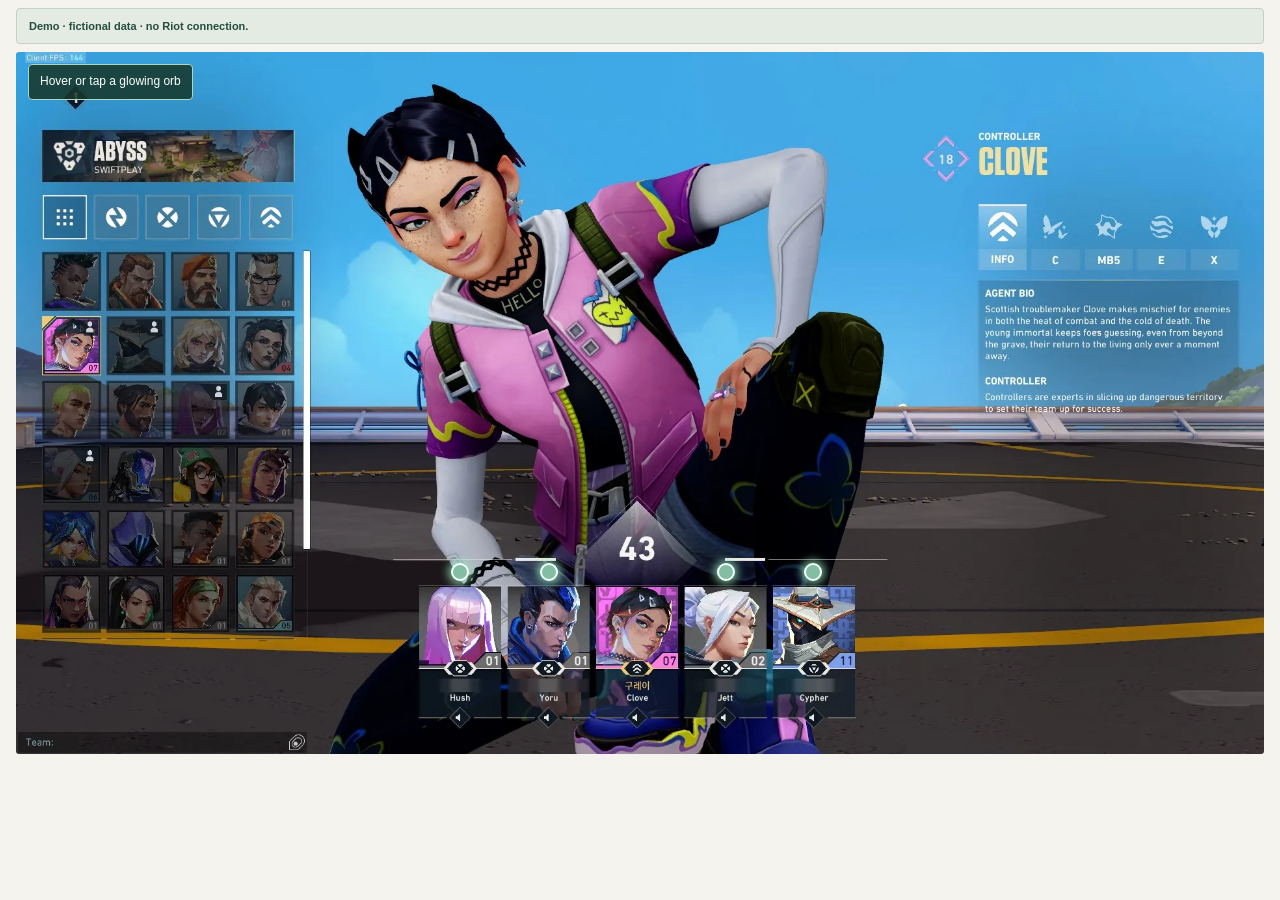
==== commit b6984fe0: "Keep previous hover-card image view as sole demo screen" ====
--- a/demo.html
+++ b/demo.html
@@ -1 +1 @@
-<!doctype html><html lang="en"><head><meta charset="utf-8"><meta name="viewport" content="width=device-width,initial-scale=1"><title>Agent select demo — Squadnote</title><link rel="stylesheet" href="style.css?v=light-2"><link rel="stylesheet" href="demo.css?v=agent-only-5"><script src="agent-only.js?v=5" defer></script></head><body><div class="page"><header><a class="wordmark" href="./">squadnote.</a><nav aria-label="Main navigation"><a href="./">About</a><a href="demo.html" aria-current="page">Product demo</a></nav></header><main><div class="demo-banner">Demo · fictional data · no Riot connection.</div><div class="demo-heading"><h1>Agent select</h1></div><div id="screen"></div></main><footer><div class="footer-line"><span class="wordmark">squadnote.</span><a href="./#privacy">Privacy &amp; removal</a></div><p>Squadnote isn’t endorsed by Riot Games and doesn’t reflect the views or opinions of Riot Games or anyone officially involved in producing or managing Riot Games properties. Riot Games and all associated properties are trademarks or registered trademarks of Riot Games, Inc.</p></footer></div></body></html>+<!doctype html><html lang="en"><head><meta charset="utf-8"><meta name="viewport" content="width=device-width,initial-scale=1"><title>Agent select demo — Squadnote</title><link rel="stylesheet" href="style.css?v=light-2"><link rel="stylesheet" href="demo.css?v=agent-only-6"><script src="agent-only.js?v=6" defer></script></head><body class="screenshot-mode"><div class="page"><header><a class="wordmark" href="./">squadnote.</a><nav aria-label="Main navigation"><a href="./">About</a><a href="demo.html" aria-current="page">Product demo</a></nav></header><main><div class="demo-banner">Demo · fictional data · no Riot connection.</div><div class="demo-heading"><h1>Agent select</h1></div><div id="screen"></div></main><footer><div class="footer-line"><span class="wordmark">squadnote.</span><a href="./#privacy">Privacy &amp; removal</a></div><p>Squadnote isn’t endorsed by Riot Games and doesn’t reflect the views or opinions of Riot Games or anyone officially involved in producing or managing Riot Games properties. Riot Games and all associated properties are trademarks or registered trademarks of Riot Games, Inc.</p></footer></div></body></html>
--- a/demo.css
+++ b/demo.css
@@ -3,3 +3,5 @@
 footer a{display:inline-flex;align-items:center;min-height:44px}@media(max-width:700px){.selection-stage{grid-template-columns:144px minmax(0,1fr)}}
 body a{min-height:44px;min-width:44px;display:inline-flex;align-items:center}
 .screenshot-board{border:1px solid var(--line);border-radius:8px;background:#fffefb;padding:12px}.screenshot-frame{position:relative;width:100%}.screenshot-frame img{display:block;width:100%;height:auto;border-radius:4px}.shot-orb{position:absolute;transform:translate(-50%,-50%);margin:0;z-index:1;width:44px;height:44px;min-width:44px;min-height:44px;animation:none;transition:none}.shot-orb span{width:18px;height:18px;background:#83bda3;border:2px solid #f4fff9;box-shadow:0 1px 4px #0008}.screenshot-caption{font-size:12px;line-height:1.6;color:var(--muted);margin:12px 4px}.screenshot-board .summary-lane{min-height:160px;color:var(--ink);padding:8px 0}.screenshot-board .orb-hint{color:var(--muted)}.screenshot-board .summary-card{width:min(100%,430px)}.screenshot-board .summary-card>p{font-size:14px}.mobile-orb-controls{display:none}@media(max-width:650px){.screenshot-board{padding:6px}.mobile-orb-controls{display:grid;grid-template-columns:repeat(4,minmax(0,1fr));gap:5px;margin:12px 0}.mobile-orb-controls button{font-size:12px;padding:8px 3px}.shot-orb span{width:14px;height:14px}.screenshot-caption{font-size:11px}}
+/* Agent-select view: image and directly interactive orbs. */
+.screenshot-mode .page{max-width:1900px;padding:0 16px}.screenshot-mode header,.screenshot-mode .demo-heading,.screenshot-mode #explore,.screenshot-mode .coach,.screenshot-mode .api-use,.screenshot-mode footer{display:none!important}.screenshot-mode .demo-banner{margin:8px 0;font-size:11px;padding:8px 12px}.screenshot-mode .screenshot-board{border:0;padding:0;background:transparent}.screenshot-mode .screenshot-frame{width:min(100%,calc((100svh - 130px)*1919/1079));margin:0 auto}.screenshot-mode .screenshot-frame img{border-radius:3px}.screenshot-mode .tutorial-controls{margin-top:8px;padding:8px 0}.screenshot-mode #summary-lane{padding:0;min-height:0}.screenshot-mode .summary-card{position:fixed;z-index:12;width:min(290px,calc(100vw - 16px));padding:10px 14px;box-shadow:0 8px 24px #0004}.screenshot-mode .summary-card>p{font-size:12px;line-height:1.5;margin:6px 0 4px}.screenshot-mode .summary-card .wordmark{font-size:16px}.screenshot-mode .summary-card #close-card{min-height:30px;min-width:30px}.hover-prompt{position:absolute;top:12px;left:12px;background:#16382cdd;color:white;border:1px solid #acd7bf;padding:7px 11px;border-radius:4px;font-size:12px;pointer-events:none}.shot-orb span{animation:orb-glow 2s ease-in-out infinite;box-shadow:0 0 8px 3px #9ff6c8b0;width:18px;height:18px}.shot-orb:hover span{background:#c8ffdf}@keyframes orb-glow{0%,100%{box-shadow:0 0 6px 2px #9ff6c880}50%{box-shadow:0 0 13px 5px #9ff6c8cc}}@media(prefers-reduced-motion:reduce){.shot-orb span{animation:none}}@media(max-width:650px){.screenshot-mode .page{padding:0 4px}.hover-prompt{font-size:10px;top:6px;left:6px;padding:4px 7px}.shot-orb span{width:16px;height:16px}.screenshot-mode .screenshot-frame{width:100%}}
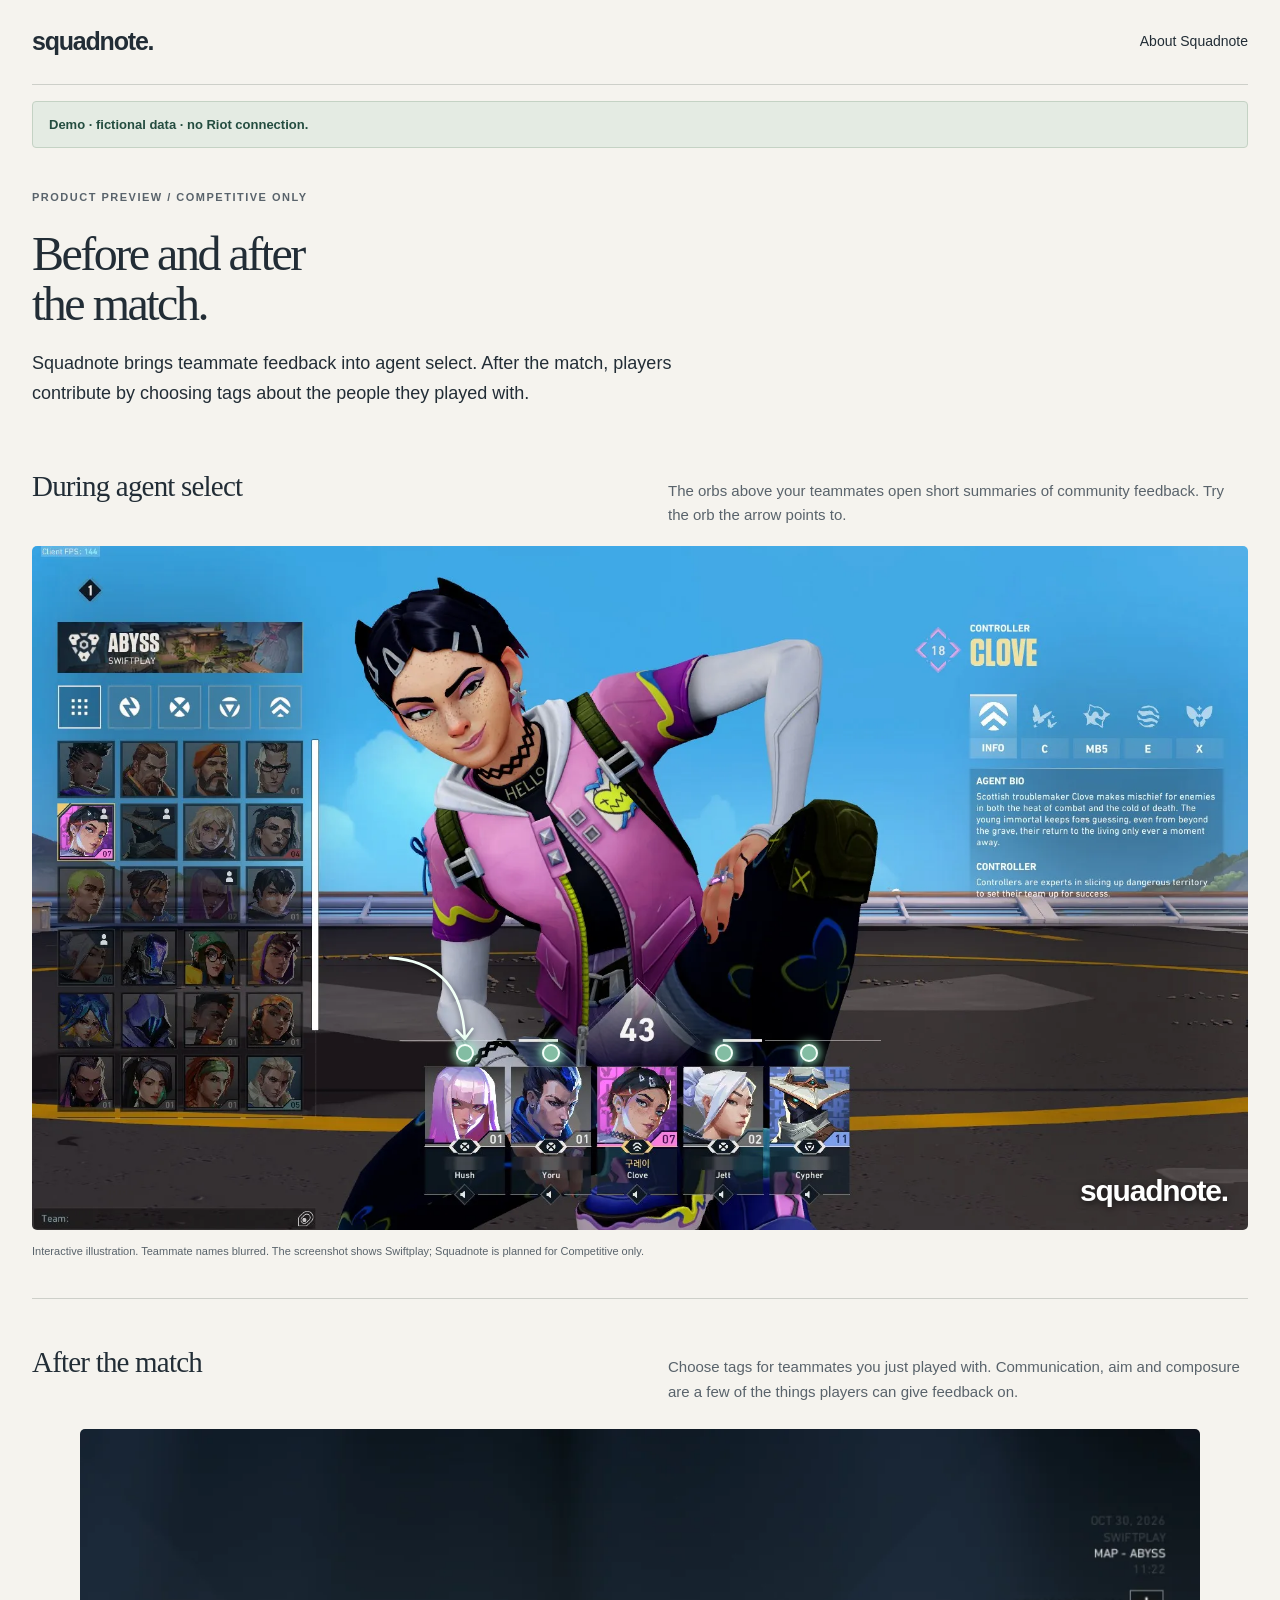
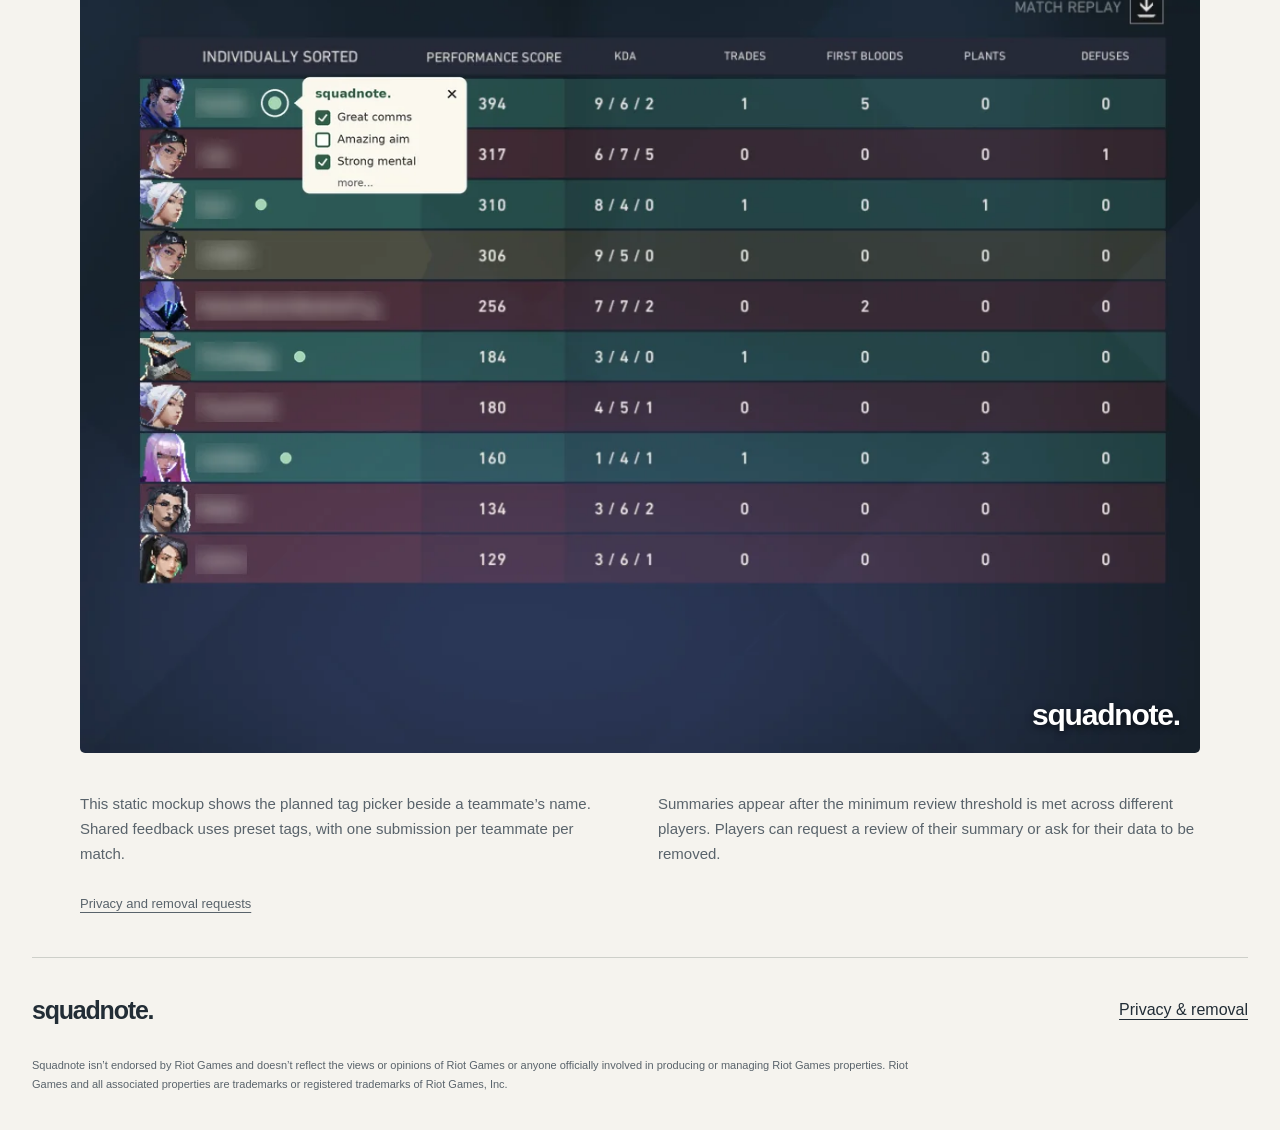
==== commit 075d48c8: "Add post-game scoreboard preview, explanatory copy and orb arrow" ====
--- a/demo.html
+++ b/demo.html
@@ -1 +1,7 @@
-<!doctype html><html lang="en"><head><meta charset="utf-8"><meta name="viewport" content="width=device-width,initial-scale=1"><title>Agent select demo — Squadnote</title><link rel="stylesheet" href="style.css?v=light-2"><link rel="stylesheet" href="demo.css?v=agent-only-6"><script src="agent-only.js?v=6" defer></script></head><body class="screenshot-mode"><div class="page"><header><a class="wordmark" href="./">squadnote.</a><nav aria-label="Main navigation"><a href="./">About</a><a href="demo.html" aria-current="page">Product demo</a></nav></header><main><div class="demo-banner">Demo · fictional data · no Riot connection.</div><div class="demo-heading"><h1>Agent select</h1></div><div id="screen"></div></main><footer><div class="footer-line"><span class="wordmark">squadnote.</span><a href="./#privacy">Privacy &amp; removal</a></div><p>Squadnote isn’t endorsed by Riot Games and doesn’t reflect the views or opinions of Riot Games or anyone officially involved in producing or managing Riot Games properties. Riot Games and all associated properties are trademarks or registered trademarks of Riot Games, Inc.</p></footer></div></body></html>+<!doctype html>
+<html lang="en"><head><meta charset="utf-8"><meta name="viewport" content="width=device-width,initial-scale=1"><title>Product preview — Squadnote</title><link rel="stylesheet" href="style.css?v=light-2"><link rel="stylesheet" href="demo.css?v=agent-only-6"><link rel="stylesheet" href="showcase.css?v=7"><script src="agent-only.js?v=7" defer></script></head>
+<body><div class="page"><header><a class="wordmark" href="./">squadnote.</a><nav aria-label="Main navigation"><a href="./">About Squadnote</a></nav></header><main><div class="demo-banner">Demo · fictional data · no Riot connection.</div>
+<section class="preview-intro"><p class="eyebrow">PRODUCT PREVIEW / COMPETITIVE ONLY</p><h1>Before and after<br>the match.</h1><p>Squadnote brings teammate feedback into agent select. After the match, players contribute by choosing tags about the people they played with.</p></section>
+<section aria-labelledby="select-title"><div class="view-heading"><h2 id="select-title">During agent select</h2><p>The orbs above your teammates open short summaries of community feedback. Try the orb the arrow points to.</p></div><div id="screen"></div><p class="image-note">Interactive illustration. Teammate names blurred. The screenshot shows Swiftplay; Squadnote is planned for Competitive only.</p></section>
+<section class="postgame" aria-labelledby="post-title"><div class="view-heading"><h2 id="post-title">After the match</h2><p>Choose tags for teammates you just played with. Communication, aim and composure are a few of the things players can give feedback on.</p></div><figure class="scoreboard-image"><img src="assets/scoreboard-squadnote-mockup.webp" width="1214" height="1002" alt="Squadnote post-game scoreboard mockup showing preset feedback tags beside a teammate with their name blurred."><span class="image-wordmark">squadnote.</span></figure><div class="postgame-copy"><p>This static mockup shows the planned tag picker beside a teammate’s name. Shared feedback uses preset tags, with one submission per teammate per match.</p><p>Summaries appear after the minimum review threshold is met across different players. Players can request a review of their summary or ask for their data to be removed.</p><a href="./#privacy">Privacy and removal requests</a></div></section>
+</main><footer><div class="footer-line"><span class="wordmark">squadnote.</span><a href="./#privacy">Privacy &amp; removal</a></div><p>Squadnote isn’t endorsed by Riot Games and doesn’t reflect the views or opinions of Riot Games or anyone officially involved in producing or managing Riot Games properties. Riot Games and all associated properties are trademarks or registered trademarks of Riot Games, Inc.</p></footer></div></body></html>
--- a/showcase.css
+++ b/showcase.css
@@ -0,0 +1,2 @@
+.page{max-width:1540px;padding:0 32px}header{padding:20px 0}.preview-intro{padding:40px 0 28px;max-width:820px}.preview-intro h1{font-size:48px;margin-bottom:20px}.preview-intro>p:last-child{font-size:18px;line-height:1.65;max-width:700px}.view-heading{display:flex;justify-content:space-between;align-items:baseline;gap:36px;margin:14px 0 18px}.view-heading h2{font-size:29px;margin:0;flex-shrink:0}.view-heading p{max-width:580px;color:var(--muted);font-size:15px;margin:0}.screenshot-board{border:0;background:transparent;padding:0}.screenshot-frame{width:100%;position:relative}.screenshot-frame img{width:100%;height:auto;display:block;border-radius:5px}.screenshot-frame #summary-lane{padding:0;min-height:0}.summary-card{position:fixed;z-index:12;width:min(290px,calc(100vw - 16px));padding:10px 14px}.summary-card>p{font-size:13px;margin:6px 0 4px}.summary-card .wordmark{font-size:17px}.orb-arrow{position:absolute;inset:0;width:100%;height:100%;pointer-events:none;filter:drop-shadow(0 1px 3px #0009)}.orb-arrow path{stroke:#f1fff7;stroke-width:4;fill:none;stroke-linecap:round;stroke-linejoin:round}.has-summary .orb-arrow{visibility:hidden}.image-wordmark{position:absolute;bottom:14px;right:20px;font-family:Arial,Helvetica,sans-serif;font-weight:700;font-size:30px;letter-spacing:-1.2px;color:white;text-shadow:0 2px 7px #0009;pointer-events:none}.image-note{font-size:11px;color:var(--muted);margin:12px 0 0}.postgame{border-top:1px solid var(--line);margin-top:38px;padding:32px 0}.scoreboard-image{position:relative;max-width:1120px;margin:24px auto}.scoreboard-image img{display:block;width:100%;height:auto;border-radius:5px}.postgame-copy{display:grid;grid-template-columns:1fr 1fr;gap:0 36px;max-width:1120px;margin:auto;color:var(--muted);font-size:15px}.postgame-copy a{font-size:13px;justify-self:start;min-height:44px}.demo-banner{position:static;margin-top:16px}.shot-orb span{animation:orb-glow 2s ease-in-out infinite}@media(max-width:700px){.page{padding:0 16px}.preview-intro{padding:28px 0 18px}.preview-intro h1{font-size:37px}.preview-intro>p:last-child{font-size:16px}.view-heading{display:block}.view-heading h2{font-size:27px;margin-bottom:10px}.view-heading p{font-size:14px}.image-wordmark{font-size:20px;bottom:8px;right:10px}.postgame-copy{display:block}.orb-arrow path{stroke-width:6}.postgame{margin-top:26px;padding-top:26px}.shot-orb span{width:14px;height:14px}}@media(prefers-reduced-motion:reduce){.shot-orb span{animation:none}}
+.screenshot-board .summary-card{width:min(290px,calc(100vw - 16px))}
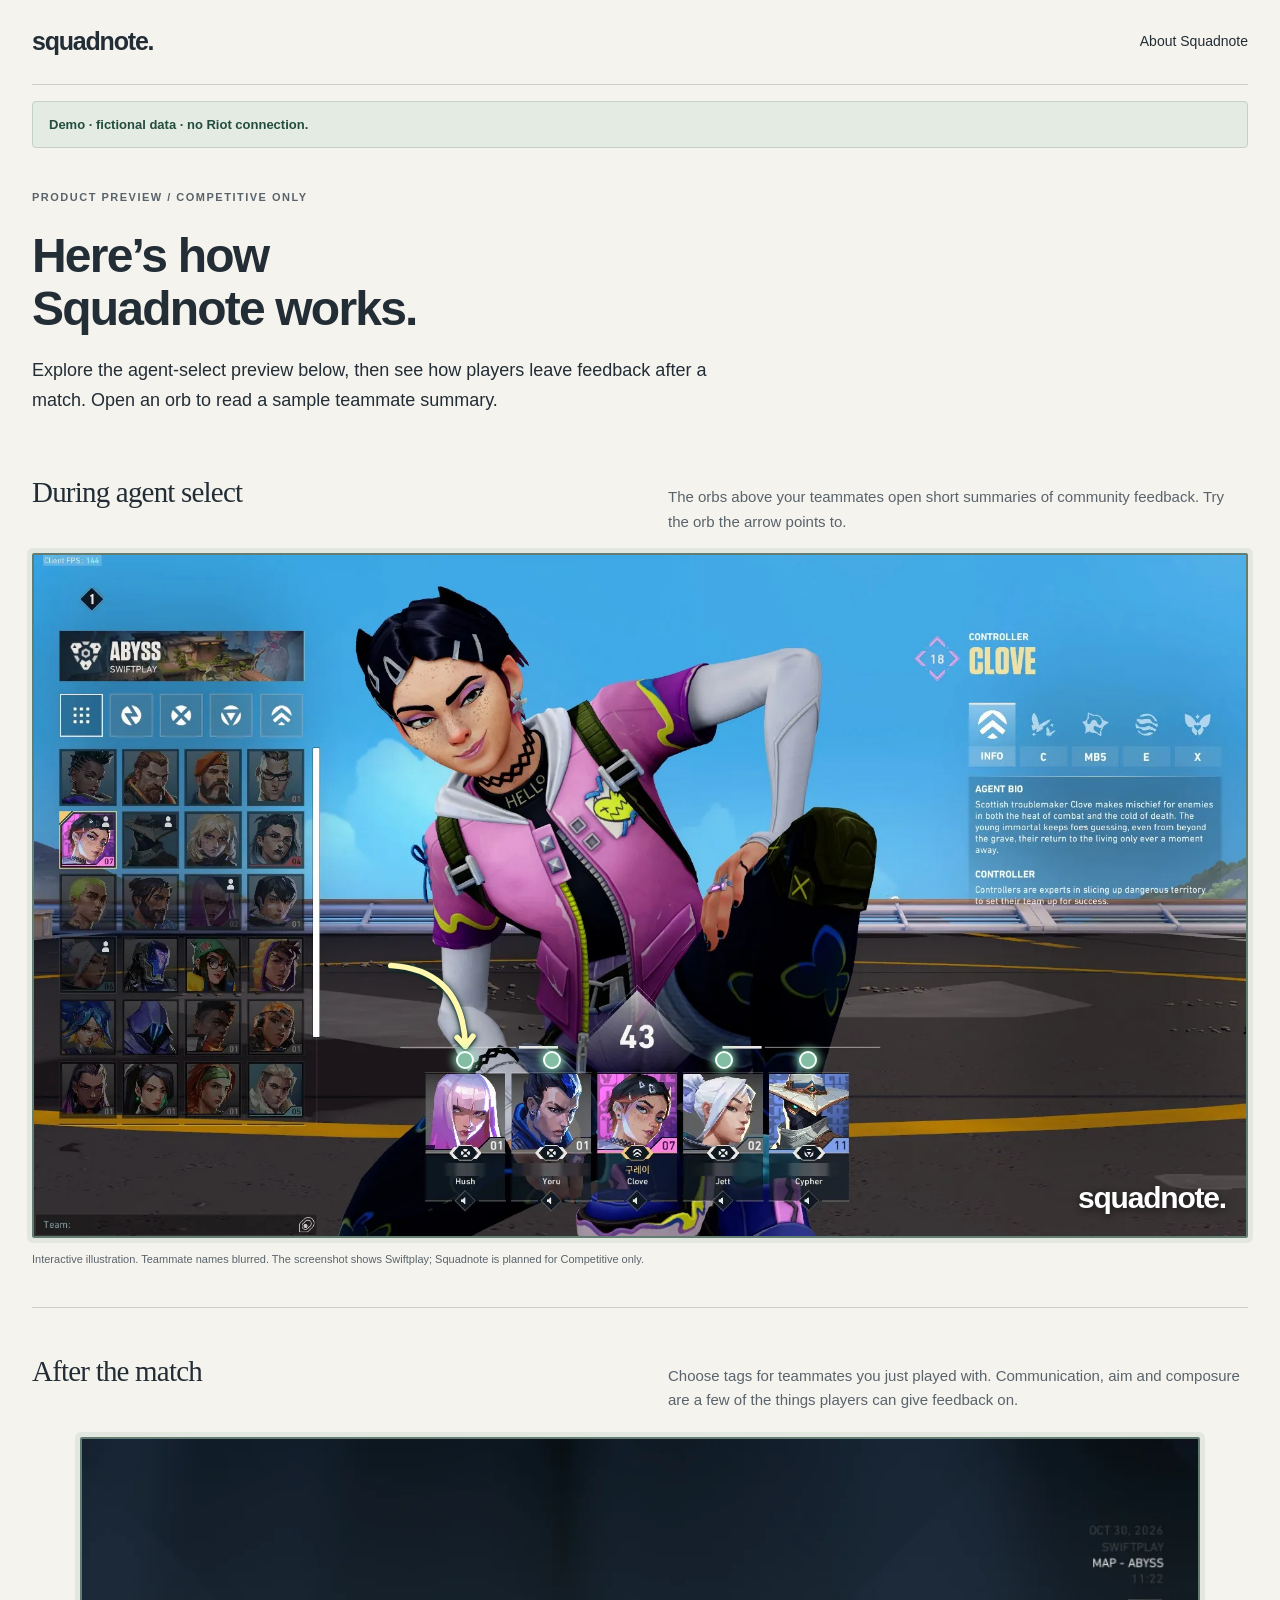
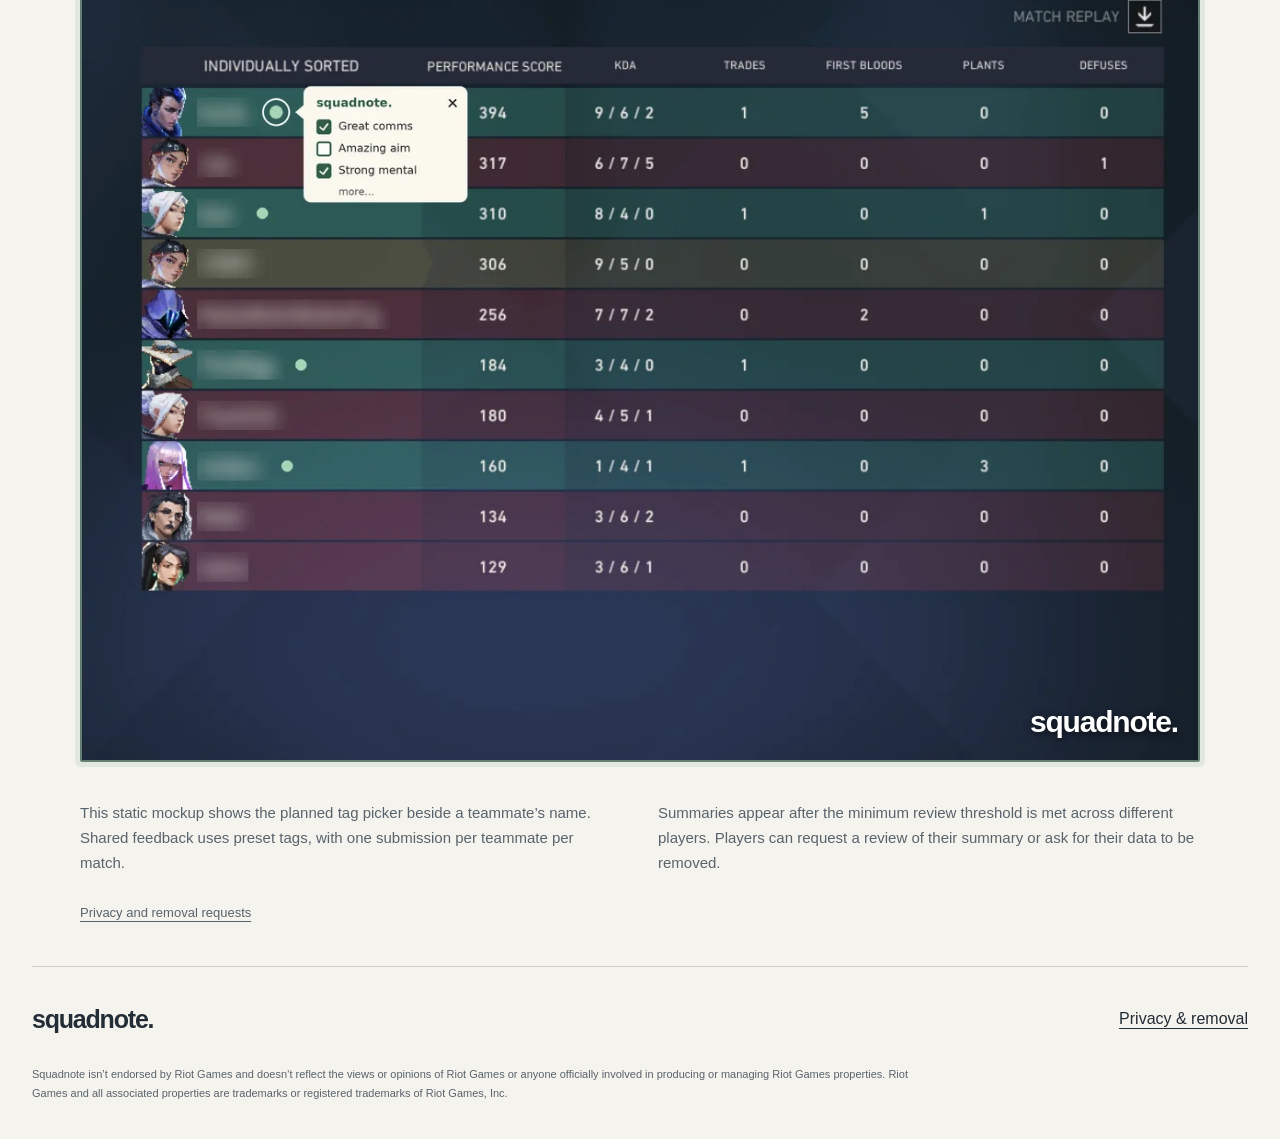
==== commit b5652822: "Clarify preview heading and strengthen arrow and image borders" ====
--- a/demo.html
+++ b/demo.html
@@ -1,7 +1,7 @@
 <!doctype html>
-<html lang="en"><head><meta charset="utf-8"><meta name="viewport" content="width=device-width,initial-scale=1"><title>Product preview — Squadnote</title><link rel="stylesheet" href="style.css?v=light-2"><link rel="stylesheet" href="demo.css?v=agent-only-6"><link rel="stylesheet" href="showcase.css?v=7"><script src="agent-only.js?v=7" defer></script></head>
+<html lang="en"><head><meta charset="utf-8"><meta name="viewport" content="width=device-width,initial-scale=1"><title>Product preview — Squadnote</title><link rel="stylesheet" href="style.css?v=light-2"><link rel="stylesheet" href="demo.css?v=agent-only-6"><link rel="stylesheet" href="showcase.css?v=8"><script src="agent-only.js?v=7" defer></script></head>
 <body><div class="page"><header><a class="wordmark" href="./">squadnote.</a><nav aria-label="Main navigation"><a href="./">About Squadnote</a></nav></header><main><div class="demo-banner">Demo · fictional data · no Riot connection.</div>
-<section class="preview-intro"><p class="eyebrow">PRODUCT PREVIEW / COMPETITIVE ONLY</p><h1>Before and after<br>the match.</h1><p>Squadnote brings teammate feedback into agent select. After the match, players contribute by choosing tags about the people they played with.</p></section>
+<section class="preview-intro"><p class="eyebrow">PRODUCT PREVIEW / COMPETITIVE ONLY</p><h1>Here’s how<br>Squadnote works.</h1><p>Explore the agent-select preview below, then see how players leave feedback after a match. Open an orb to read a sample teammate summary.</p></section>
 <section aria-labelledby="select-title"><div class="view-heading"><h2 id="select-title">During agent select</h2><p>The orbs above your teammates open short summaries of community feedback. Try the orb the arrow points to.</p></div><div id="screen"></div><p class="image-note">Interactive illustration. Teammate names blurred. The screenshot shows Swiftplay; Squadnote is planned for Competitive only.</p></section>
 <section class="postgame" aria-labelledby="post-title"><div class="view-heading"><h2 id="post-title">After the match</h2><p>Choose tags for teammates you just played with. Communication, aim and composure are a few of the things players can give feedback on.</p></div><figure class="scoreboard-image"><img src="assets/scoreboard-squadnote-mockup.webp" width="1214" height="1002" alt="Squadnote post-game scoreboard mockup showing preset feedback tags beside a teammate with their name blurred."><span class="image-wordmark">squadnote.</span></figure><div class="postgame-copy"><p>This static mockup shows the planned tag picker beside a teammate’s name. Shared feedback uses preset tags, with one submission per teammate per match.</p><p>Summaries appear after the minimum review threshold is met across different players. Players can request a review of their summary or ask for their data to be removed.</p><a href="./#privacy">Privacy and removal requests</a></div></section>
 </main><footer><div class="footer-line"><span class="wordmark">squadnote.</span><a href="./#privacy">Privacy &amp; removal</a></div><p>Squadnote isn’t endorsed by Riot Games and doesn’t reflect the views or opinions of Riot Games or anyone officially involved in producing or managing Riot Games properties. Riot Games and all associated properties are trademarks or registered trademarks of Riot Games, Inc.</p></footer></div></body></html>
--- a/showcase.css
+++ b/showcase.css
@@ -1,2 +1,4 @@
 .page{max-width:1540px;padding:0 32px}header{padding:20px 0}.preview-intro{padding:40px 0 28px;max-width:820px}.preview-intro h1{font-size:48px;margin-bottom:20px}.preview-intro>p:last-child{font-size:18px;line-height:1.65;max-width:700px}.view-heading{display:flex;justify-content:space-between;align-items:baseline;gap:36px;margin:14px 0 18px}.view-heading h2{font-size:29px;margin:0;flex-shrink:0}.view-heading p{max-width:580px;color:var(--muted);font-size:15px;margin:0}.screenshot-board{border:0;background:transparent;padding:0}.screenshot-frame{width:100%;position:relative}.screenshot-frame img{width:100%;height:auto;display:block;border-radius:5px}.screenshot-frame #summary-lane{padding:0;min-height:0}.summary-card{position:fixed;z-index:12;width:min(290px,calc(100vw - 16px));padding:10px 14px}.summary-card>p{font-size:13px;margin:6px 0 4px}.summary-card .wordmark{font-size:17px}.orb-arrow{position:absolute;inset:0;width:100%;height:100%;pointer-events:none;filter:drop-shadow(0 1px 3px #0009)}.orb-arrow path{stroke:#f1fff7;stroke-width:4;fill:none;stroke-linecap:round;stroke-linejoin:round}.has-summary .orb-arrow{visibility:hidden}.image-wordmark{position:absolute;bottom:14px;right:20px;font-family:Arial,Helvetica,sans-serif;font-weight:700;font-size:30px;letter-spacing:-1.2px;color:white;text-shadow:0 2px 7px #0009;pointer-events:none}.image-note{font-size:11px;color:var(--muted);margin:12px 0 0}.postgame{border-top:1px solid var(--line);margin-top:38px;padding:32px 0}.scoreboard-image{position:relative;max-width:1120px;margin:24px auto}.scoreboard-image img{display:block;width:100%;height:auto;border-radius:5px}.postgame-copy{display:grid;grid-template-columns:1fr 1fr;gap:0 36px;max-width:1120px;margin:auto;color:var(--muted);font-size:15px}.postgame-copy a{font-size:13px;justify-self:start;min-height:44px}.demo-banner{position:static;margin-top:16px}.shot-orb span{animation:orb-glow 2s ease-in-out infinite}@media(max-width:700px){.page{padding:0 16px}.preview-intro{padding:28px 0 18px}.preview-intro h1{font-size:37px}.preview-intro>p:last-child{font-size:16px}.view-heading{display:block}.view-heading h2{font-size:27px;margin-bottom:10px}.view-heading p{font-size:14px}.image-wordmark{font-size:20px;bottom:8px;right:10px}.postgame-copy{display:block}.orb-arrow path{stroke-width:6}.postgame{margin-top:26px;padding-top:26px}.shot-orb span{width:14px;height:14px}}@media(prefers-reduced-motion:reduce){.shot-orb span{animation:none}}
 .screenshot-board .summary-card{width:min(290px,calc(100vw - 16px))}
+
+.preview-intro h1{font-family:Arial,Helvetica,sans-serif;font-weight:700;letter-spacing:-1.8px;line-height:1.12}.screenshot-frame,.scoreboard-image{border:2px solid #637d72;border-radius:2px;box-shadow:0 0 0 5px #e2e8df}.screenshot-frame img,.scoreboard-image img{border-radius:0}.orb-arrow path{stroke:#fff9b0;stroke-width:9;filter:drop-shadow(0 2px 2px #102d26)}.orb-arrow{filter:drop-shadow(0 0 3px #102d26)}@media(max-width:700px){.preview-intro h1{letter-spacing:-1.2px}.orb-arrow path{stroke-width:12}}
